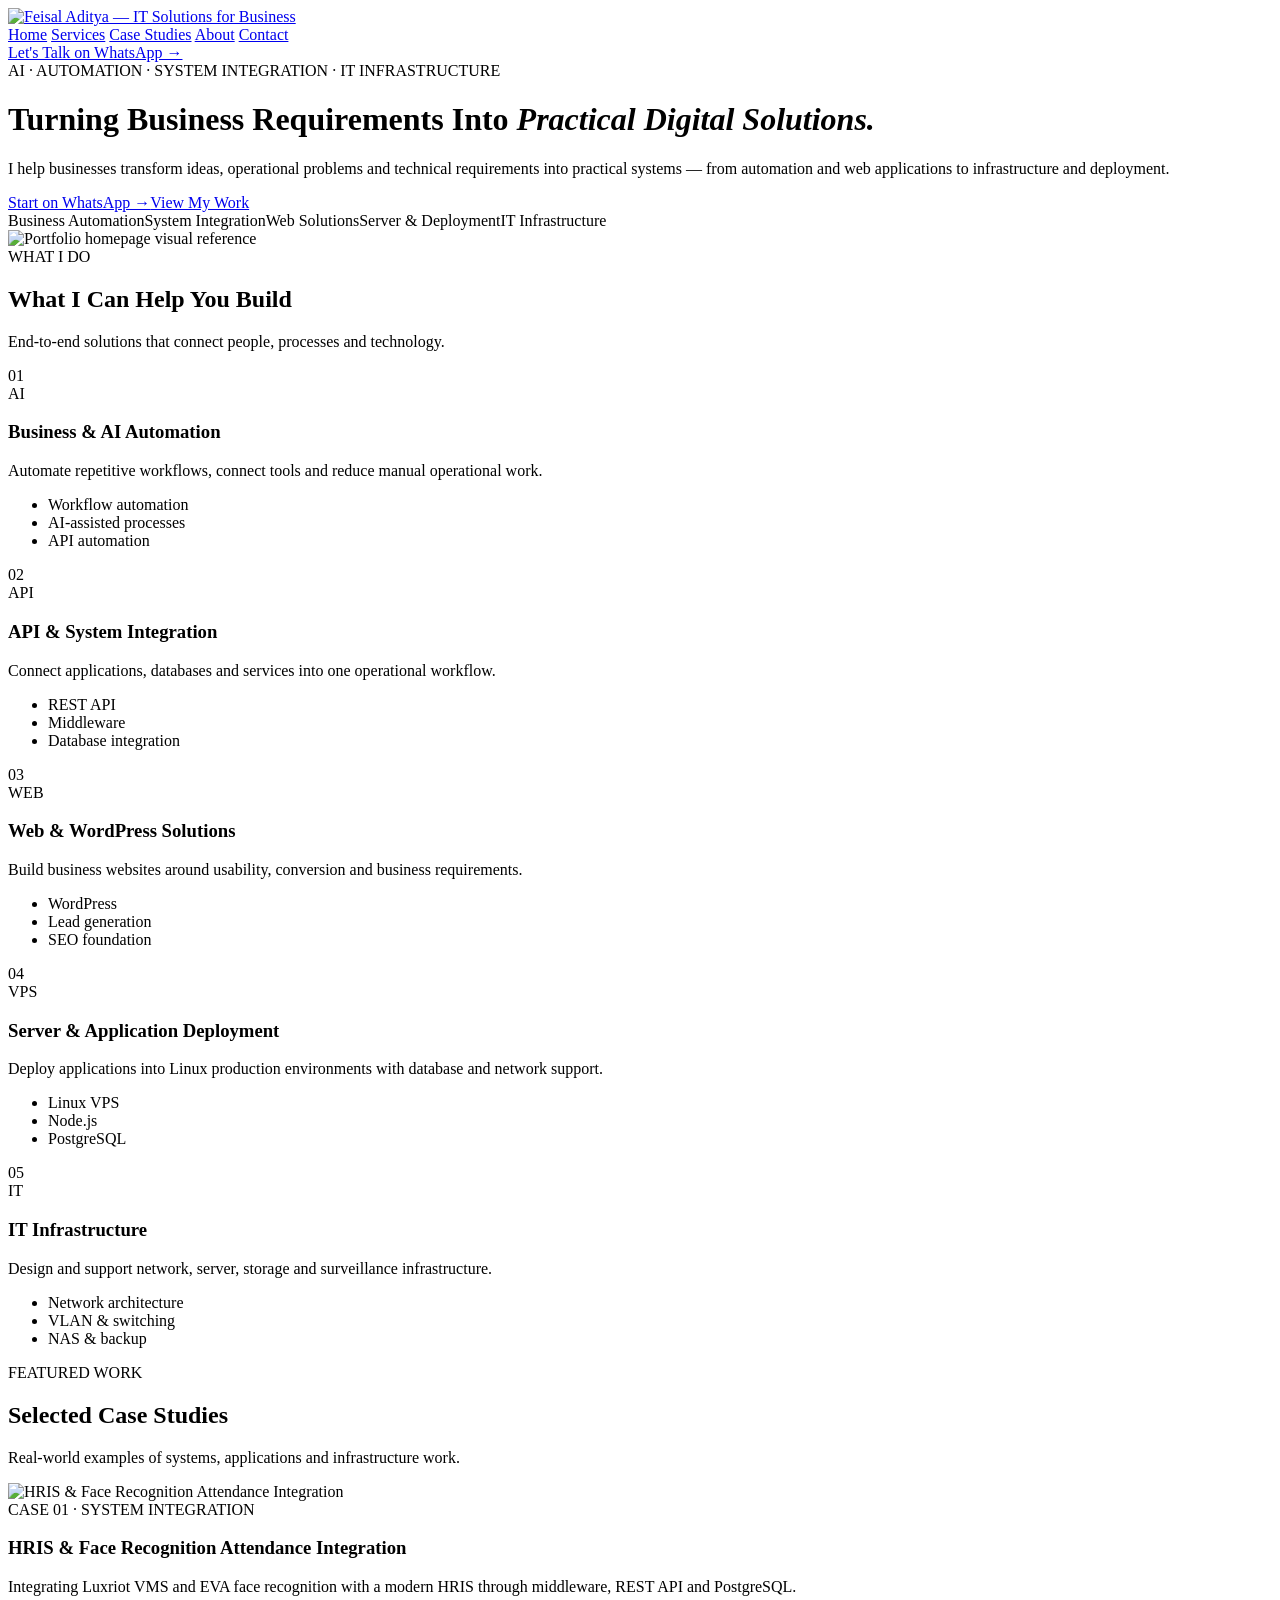
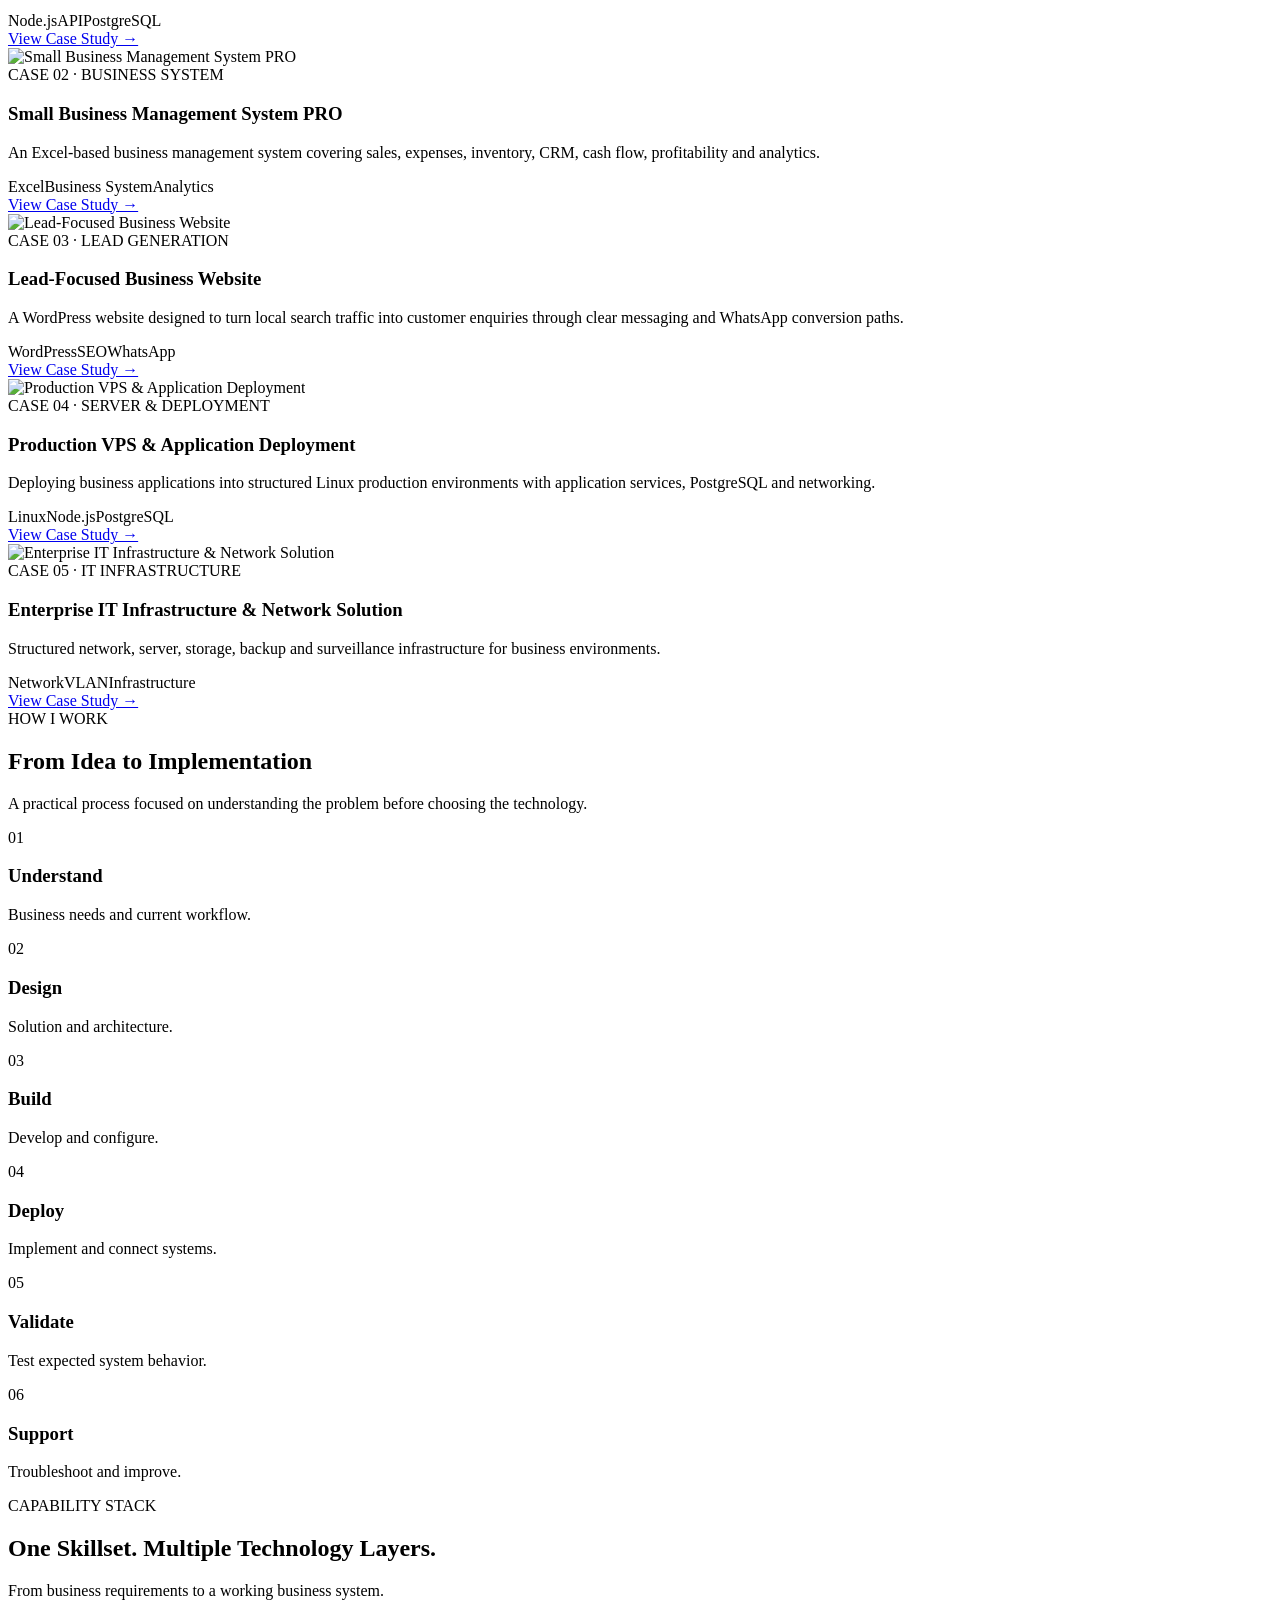
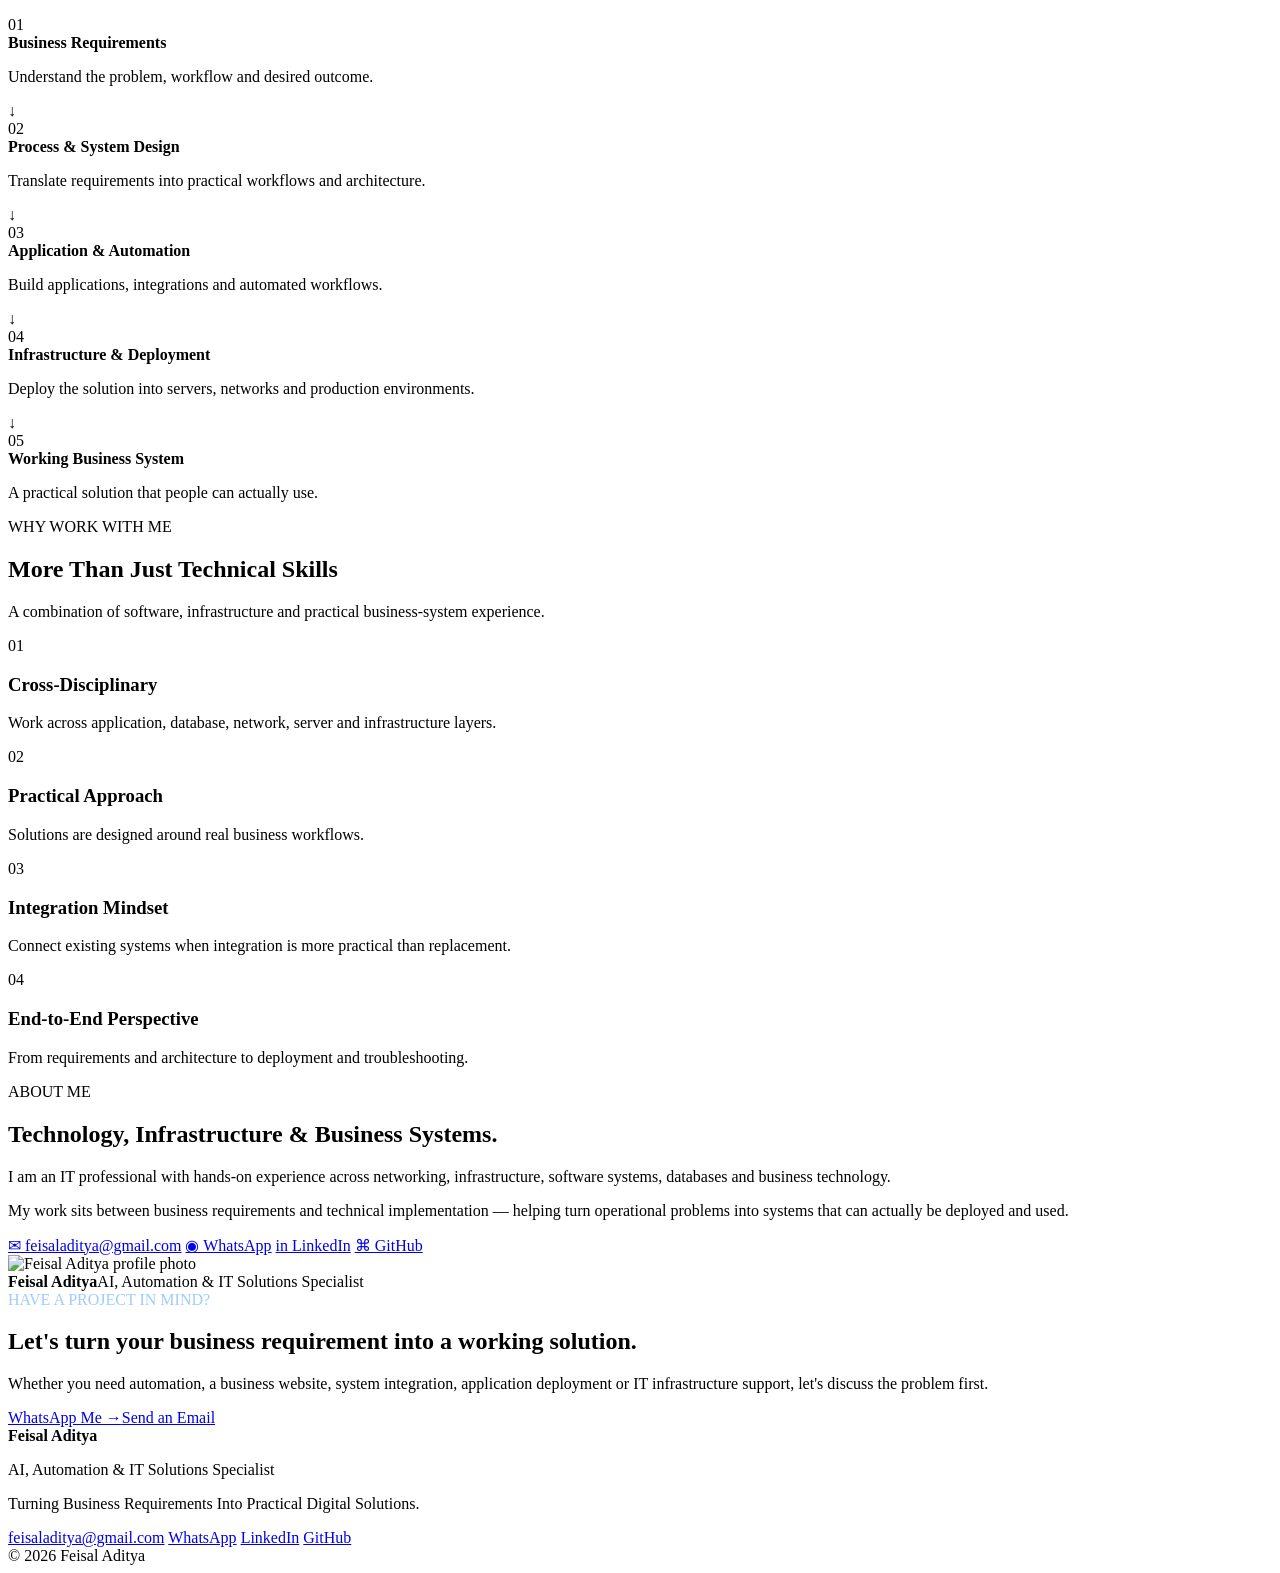
==== index.html @ 9634e3f6 "Add files via upload" ====
<!doctype html>
<html lang="en">
<head>
<meta charset="utf-8">
<meta name="viewport" content="width=device-width, initial-scale=1">
<title>Feisal Aditya — AI, Automation & IT Solutions Specialist</title>
<meta name="description" content="Practical AI, automation, system integration, web, server deployment and IT infrastructure solutions for business.">
<link rel="icon" type="image/png" sizes="32x32" href="/assets/favicon/favicon-32x32.png">
<link rel="icon" type="image/png" sizes="16x16" href="/assets/favicon/favicon-16x16.png">
<link rel="apple-touch-icon" href="/assets/favicon/apple-touch-icon.png">
<meta name="theme-color" content="#082952">
<meta property="og:type" content="website">
<meta property="og:site_name" content="Feisal Aditya">
<meta property="og:image" content="https://feisaladitya.github.io/assets/images/og-image.png">
<meta property="og:url" content="https://feisaladitya.github.io/">
<meta name="twitter:card" content="summary_large_image">
<meta name="twitter:image" content="https://feisaladitya.github.io/assets/images/og-image.png">
<link rel="canonical" href="https://feisaladitya.github.io/">
<link rel="stylesheet" href="/assets/css/style.css">
</head>
<body>

<nav class="navbar">
  <div class="container nav-inner">
    <a class="brand" href="/index.html" aria-label="Feisal Aditya home"><img src="/assets/logo/logo-primary.svg" alt="Feisal Aditya — IT Solutions for Business"></a>
    <div class="nav-links">
      <a href="/index.html">Home</a>
      <a href="/#services">Services</a>
      <a href="/#case-studies">Case Studies</a>
      <a href="/#about">About</a>
      <a href="/#contact">Contact</a>
    </div>
    <a class="btn btn-primary nav-cta" href="https://wa.me/6285225042315" target="_blank" rel="noopener">Let's Talk on WhatsApp →</a>
  </div>
</nav>

<header class="hero">
  <div class="container hero-grid">
    <div>
      <span class="eyebrow">AI · AUTOMATION · SYSTEM INTEGRATION · IT INFRASTRUCTURE</span>
      <h1>Turning Business Requirements Into <em>Practical Digital Solutions.</em></h1>
      <p class="lead">I help businesses transform ideas, operational problems and technical requirements into practical systems — from automation and web applications to infrastructure and deployment.</p>
      <div class="actions"><a class="btn btn-primary" href="https://wa.me/6285225042315" target="_blank" rel="noopener">Start on WhatsApp →</a><a class="btn btn-secondary" href="#case-studies">View My Work</a></div>
      <div class="pills"><span class="pill">Business Automation</span><span class="pill">System Integration</span><span class="pill">Web Solutions</span><span class="pill">Server & Deployment</span><span class="pill">IT Infrastructure</span></div>
    </div>
    <div class="hero-card"><img src="/assets/reference/homepage-design-reference.png" alt="Portfolio homepage visual reference"></div>
  </div>
</header>

<section class="section" id="services">
  <div class="container">
    <div class="section-head"><div><span class="section-kicker">WHAT I DO</span><h2>What I Can Help You Build</h2></div><p>End-to-end solutions that connect people, processes and technology.</p></div>
    <div class="service-grid">
<article class="service">
  <span class="service-num">01</span><div class="icon-box">AI</div>
  <h3>Business & AI Automation</h3><p>Automate repetitive workflows, connect tools and reduce manual operational work.</p><ul><li>Workflow automation</li><li>AI-assisted processes</li><li>API automation</li></ul>
</article>


<article class="service">
  <span class="service-num">02</span><div class="icon-box">API</div>
  <h3>API & System Integration</h3><p>Connect applications, databases and services into one operational workflow.</p><ul><li>REST API</li><li>Middleware</li><li>Database integration</li></ul>
</article>


<article class="service">
  <span class="service-num">03</span><div class="icon-box">WEB</div>
  <h3>Web & WordPress Solutions</h3><p>Build business websites around usability, conversion and business requirements.</p><ul><li>WordPress</li><li>Lead generation</li><li>SEO foundation</li></ul>
</article>


<article class="service">
  <span class="service-num">04</span><div class="icon-box">VPS</div>
  <h3>Server & Application Deployment</h3><p>Deploy applications into Linux production environments with database and network support.</p><ul><li>Linux VPS</li><li>Node.js</li><li>PostgreSQL</li></ul>
</article>


<article class="service">
  <span class="service-num">05</span><div class="icon-box">IT</div>
  <h3>IT Infrastructure</h3><p>Design and support network, server, storage and surveillance infrastructure.</p><ul><li>Network architecture</li><li>VLAN & switching</li><li>NAS & backup</li></ul>
</article>
</div>
  </div>
</section>

<section class="section alt" id="case-studies">
  <div class="container">
    <div class="section-head"><div><span class="section-kicker">FEATURED WORK</span><h2>Selected Case Studies</h2></div><p>Real-world examples of systems, applications and infrastructure work.</p></div>
    <div class="cards">
<article class="card">
  <div class="card-img"><img src="/assets/case-studies/hris-architecture.png" alt="HRIS & Face Recognition Attendance Integration" loading="lazy"></div>
  <div class="card-body">
    <span class="tag">CASE 01 · SYSTEM INTEGRATION</span>
    <h3>HRIS & Face Recognition Attendance Integration</h3>
    <p>Integrating Luxriot VMS and EVA face recognition with a modern HRIS through middleware, REST API and PostgreSQL.</p>
    <div class="tags"><span>Node.js</span><span>API</span><span>PostgreSQL</span></div>
    <a class="link" href="/case-studies/hris-face-recognition.html">View Case Study →</a>
  </div>
</article>


<article class="card">
  <div class="card-img"><img src="/assets/case-studies/small-business-management-overview.png" alt="Small Business Management System PRO" loading="lazy"></div>
  <div class="card-body">
    <span class="tag">CASE 02 · BUSINESS SYSTEM</span>
    <h3>Small Business Management System PRO</h3>
    <p>An Excel-based business management system covering sales, expenses, inventory, CRM, cash flow, profitability and analytics.</p>
    <div class="tags"><span>Excel</span><span>Business System</span><span>Analytics</span></div>
    <a class="link" href="/case-studies/small-business-management.html">View Case Study →</a>
  </div>
</article>


<article class="card">
  <div class="card-img"><img src="/assets/case-studies/ud-muhed-jaya-website-showcase.png" alt="Lead-Focused Business Website" loading="lazy"></div>
  <div class="card-body">
    <span class="tag">CASE 03 · LEAD GENERATION</span>
    <h3>Lead-Focused Business Website</h3>
    <p>A WordPress website designed to turn local search traffic into customer enquiries through clear messaging and WhatsApp conversion paths.</p>
    <div class="tags"><span>WordPress</span><span>SEO</span><span>WhatsApp</span></div>
    <a class="link" href="/case-studies/lead-focused-website.html">View Case Study →</a>
  </div>
</article>


<article class="card">
  <div class="card-img"><img src="/assets/case-studies/production-server-architecture.png" alt="Production VPS & Application Deployment" loading="lazy"></div>
  <div class="card-body">
    <span class="tag">CASE 04 · SERVER & DEPLOYMENT</span>
    <h3>Production VPS & Application Deployment</h3>
    <p>Deploying business applications into structured Linux production environments with application services, PostgreSQL and networking.</p>
    <div class="tags"><span>Linux</span><span>Node.js</span><span>PostgreSQL</span></div>
    <a class="link" href="/case-studies/production-vps-deployment.html">View Case Study →</a>
  </div>
</article>


<article class="card">
  <div class="card-img"><img src="/assets/case-studies/enterprise-it-infrastructure.png" alt="Enterprise IT Infrastructure & Network Solution" loading="lazy"></div>
  <div class="card-body">
    <span class="tag">CASE 05 · IT INFRASTRUCTURE</span>
    <h3>Enterprise IT Infrastructure & Network Solution</h3>
    <p>Structured network, server, storage, backup and surveillance infrastructure for business environments.</p>
    <div class="tags"><span>Network</span><span>VLAN</span><span>Infrastructure</span></div>
    <a class="link" href="/case-studies/enterprise-it-infrastructure.html">View Case Study →</a>
  </div>
</article>
</div>
  </div>
</section>

<section class="section">
  <div class="container">
    <div class="section-head"><div><span class="section-kicker">HOW I WORK</span><h2>From Idea to Implementation</h2></div><p>A practical process focused on understanding the problem before choosing the technology.</p></div>
    <div class="process">
      <div class="step"><span>01</span><h3>Understand</h3><p>Business needs and current workflow.</p></div>
      <div class="step"><span>02</span><h3>Design</h3><p>Solution and architecture.</p></div>
      <div class="step"><span>03</span><h3>Build</h3><p>Develop and configure.</p></div>
      <div class="step"><span>04</span><h3>Deploy</h3><p>Implement and connect systems.</p></div>
      <div class="step"><span>05</span><h3>Validate</h3><p>Test expected system behavior.</p></div>
      <div class="step"><span>06</span><h3>Support</h3><p>Troubleshoot and improve.</p></div>
    </div>
  </div>
</section>

<section class="section alt">
  <div class="container">
    <div class="section-head"><div><span class="section-kicker">CAPABILITY STACK</span><h2>One Skillset. Multiple Technology Layers.</h2></div><p>From business requirements to a working business system.</p></div>
    <div class="capability">
      <div class="layer"><span class="layer-num">01</span><div><strong>Business Requirements</strong><p>Understand the problem, workflow and desired outcome.</p></div></div>
      <div class="layer-arrow">↓</div>
      <div class="layer"><span class="layer-num">02</span><div><strong>Process & System Design</strong><p>Translate requirements into practical workflows and architecture.</p></div></div>
      <div class="layer-arrow">↓</div>
      <div class="layer"><span class="layer-num">03</span><div><strong>Application & Automation</strong><p>Build applications, integrations and automated workflows.</p></div></div>
      <div class="layer-arrow">↓</div>
      <div class="layer"><span class="layer-num">04</span><div><strong>Infrastructure & Deployment</strong><p>Deploy the solution into servers, networks and production environments.</p></div></div>
      <div class="layer-arrow">↓</div>
      <div class="layer"><span class="layer-num">05</span><div><strong>Working Business System</strong><p>A practical solution that people can actually use.</p></div></div>
    </div>
  </div>
</section>

<section class="section">
  <div class="container" id="about">
    <div class="section-head"><div><span class="section-kicker">WHY WORK WITH ME</span><h2>More Than Just Technical Skills</h2></div><p>A combination of software, infrastructure and practical business-system experience.</p></div>
    <div class="why-grid">
      <article class="why"><div class="why-num">01</div><h3>Cross-Disciplinary</h3><p>Work across application, database, network, server and infrastructure layers.</p></article>
      <article class="why"><div class="why-num">02</div><h3>Practical Approach</h3><p>Solutions are designed around real business workflows.</p></article>
      <article class="why"><div class="why-num">03</div><h3>Integration Mindset</h3><p>Connect existing systems when integration is more practical than replacement.</p></article>
      <article class="why"><div class="why-num">04</div><h3>End-to-End Perspective</h3><p>From requirements and architecture to deployment and troubleshooting.</p></article>
    </div>
  </div>
</section>

<section class="section alt">
  <div class="container about" id="about">
    <div class="about-copy">
      <span class="section-kicker">ABOUT ME</span><h2>Technology, Infrastructure & Business Systems.</h2>
      <p class="lead">I am an IT professional with hands-on experience across networking, infrastructure, software systems, databases and business technology.</p>
      <p>My work sits between business requirements and technical implementation — helping turn operational problems into systems that can actually be deployed and used.</p>
      <div class="contact-list">
        <a href="mailto:feisaladitya@gmail.com">✉ feisaladitya@gmail.com</a>
        <a href="https://wa.me/6285225042315" target="_blank" rel="noopener">◉ WhatsApp</a>
        <a href="https://www.linkedin.com/in/feisal-aditya-b5857271/" target="_blank" rel="noopener">in LinkedIn</a>
        <a href="https://github.com/feisaladitya" target="_blank" rel="noopener">⌘ GitHub</a>
      </div>
    </div>
    <div class="profile-card">
      <img src="/assets/images/profile.jpg" alt="Feisal Aditya profile photo" loading="lazy">
      <div><strong>Feisal Aditya</strong><span>AI, Automation & IT Solutions Specialist</span></div>
    </div>
  </div>
</section>

<section class="cta" id="contact">
  <div class="container">
    <span class="eyebrow" style="color:#9dccff">HAVE A PROJECT IN MIND?</span>
    <h2>Let's turn your business requirement into a working solution.</h2>
    <p>Whether you need automation, a business website, system integration, application deployment or IT infrastructure support, let's discuss the problem first.</p>
    <div class="actions"><a class="btn btn-primary" href="https://wa.me/6285225042315" target="_blank" rel="noopener">WhatsApp Me →</a><a class="btn btn-secondary" href="mailto:feisaladitya@gmail.com">Send an Email</a></div>
  </div>
</section>

<footer class="footer">
  <div class="container footer-grid">
    <div>
      <strong>Feisal Aditya</strong>
      <p>AI, Automation & IT Solutions Specialist</p>
      <p>Turning Business Requirements Into Practical Digital Solutions.</p>
    </div>
    <div class="footer-links">
      <a href="mailto:feisaladitya@gmail.com">feisaladitya@gmail.com</a>
      <a href="https://wa.me/6285225042315" target="_blank" rel="noopener">WhatsApp</a>
      <a href="https://www.linkedin.com/in/feisal-aditya-b5857271/" target="_blank" rel="noopener">LinkedIn</a>
      <a href="https://github.com/feisaladitya" target="_blank" rel="noopener">GitHub</a>
    </div>
    <div class="footer-bottom">© 2026 Feisal Aditya</div>
  </div>
</footer>

<script src="/assets/js/main.js"></script>
</body></html>
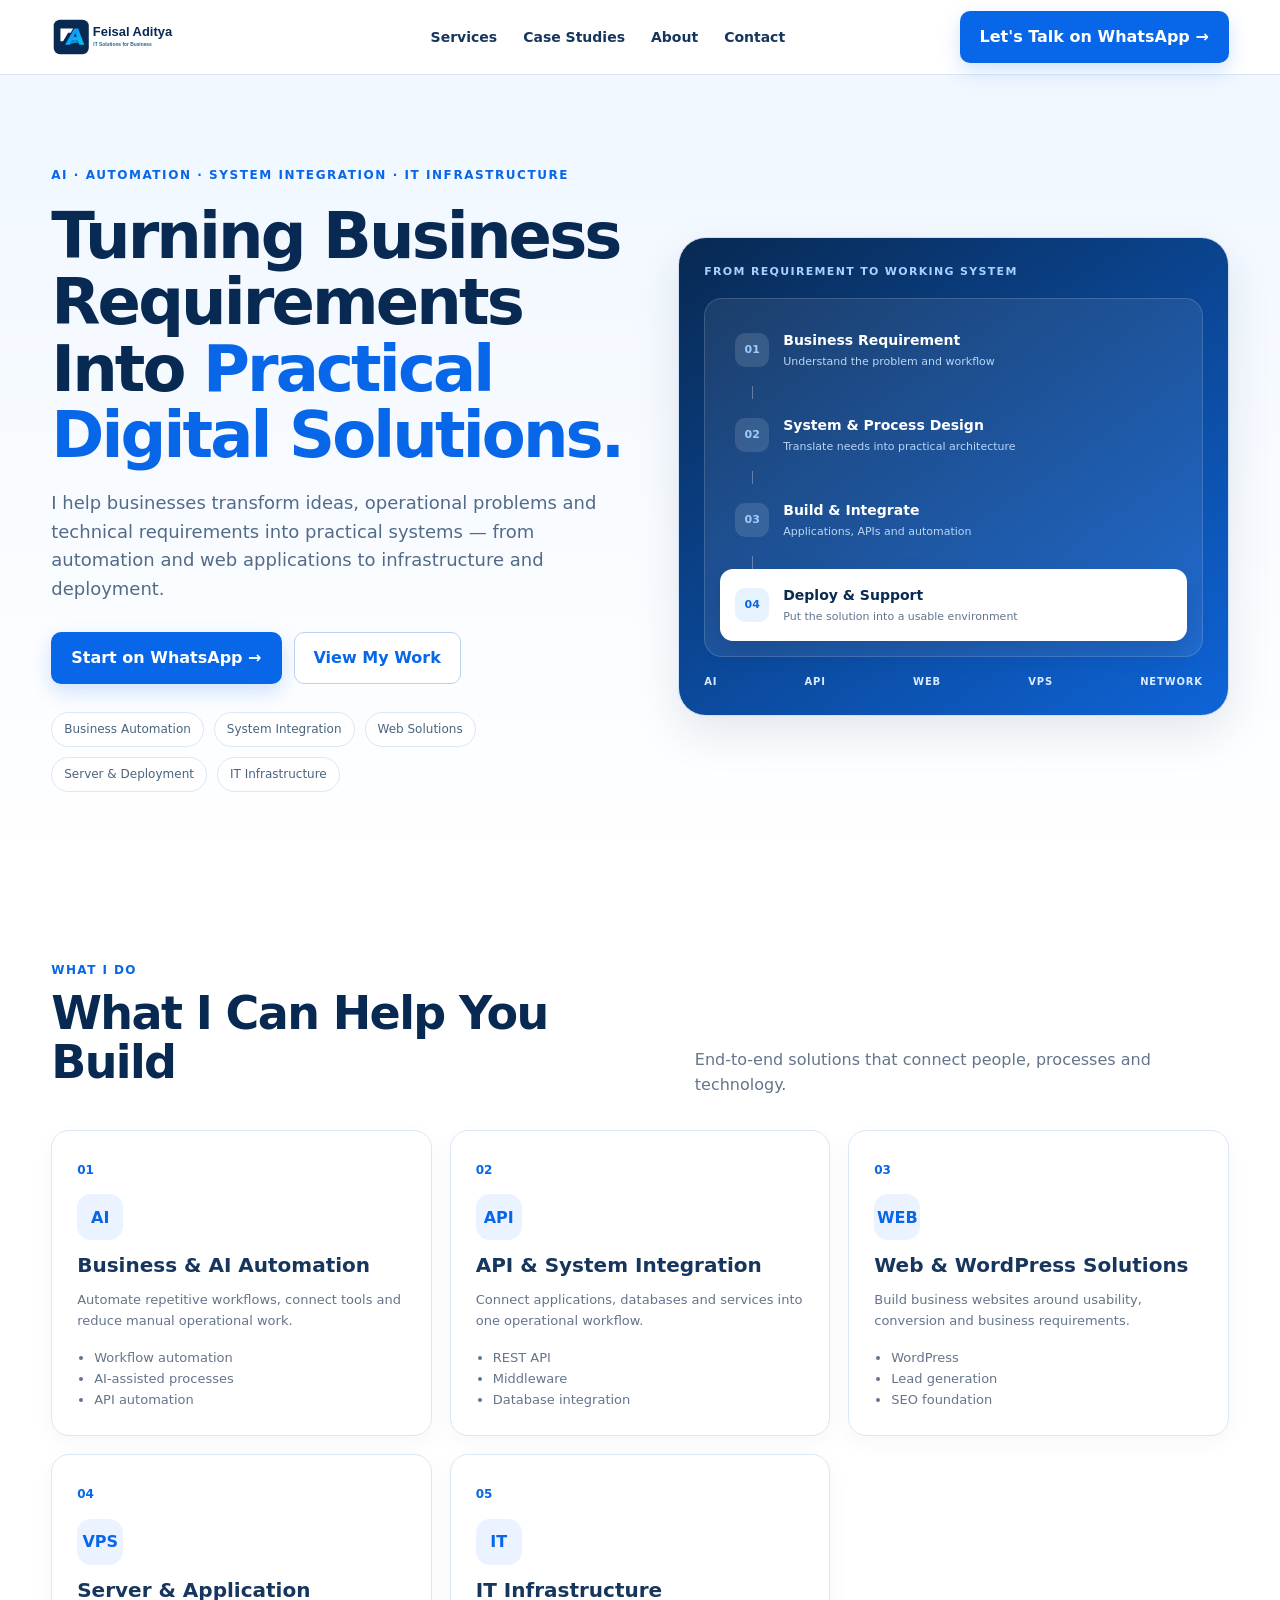
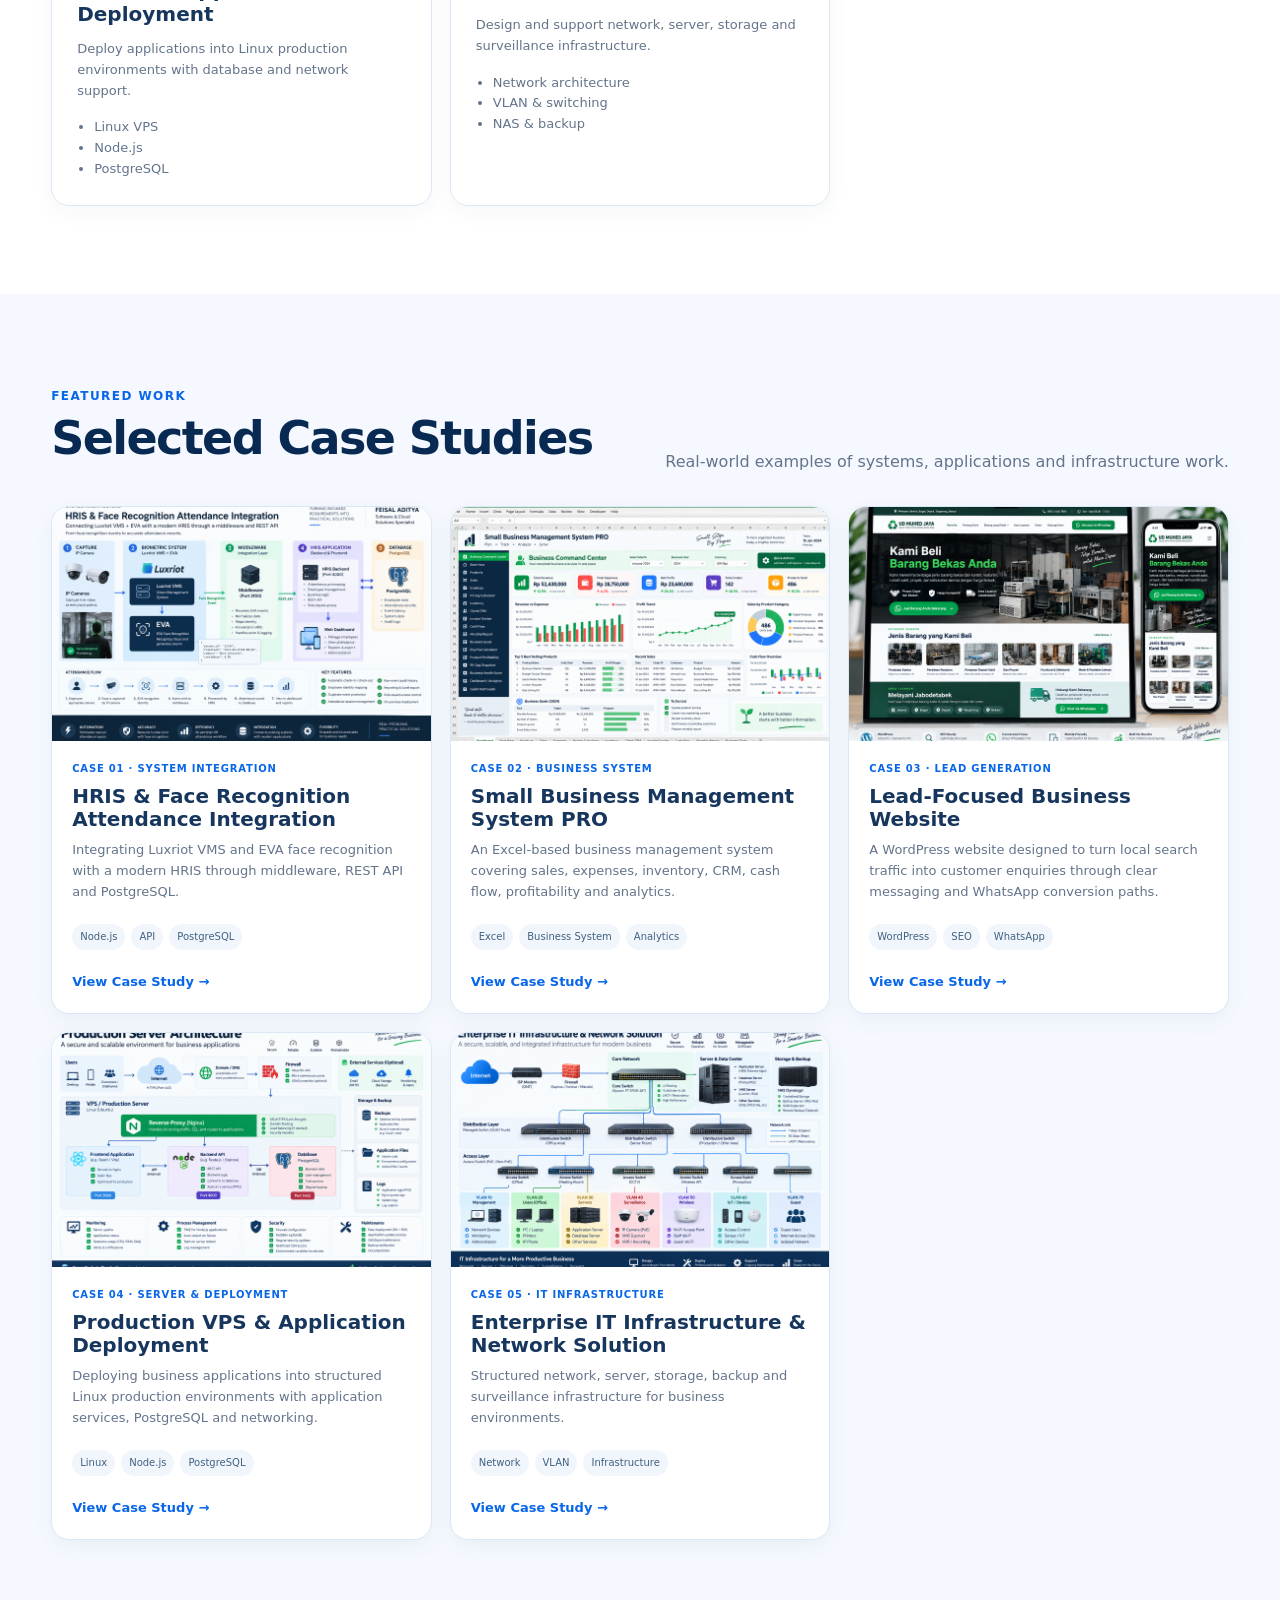
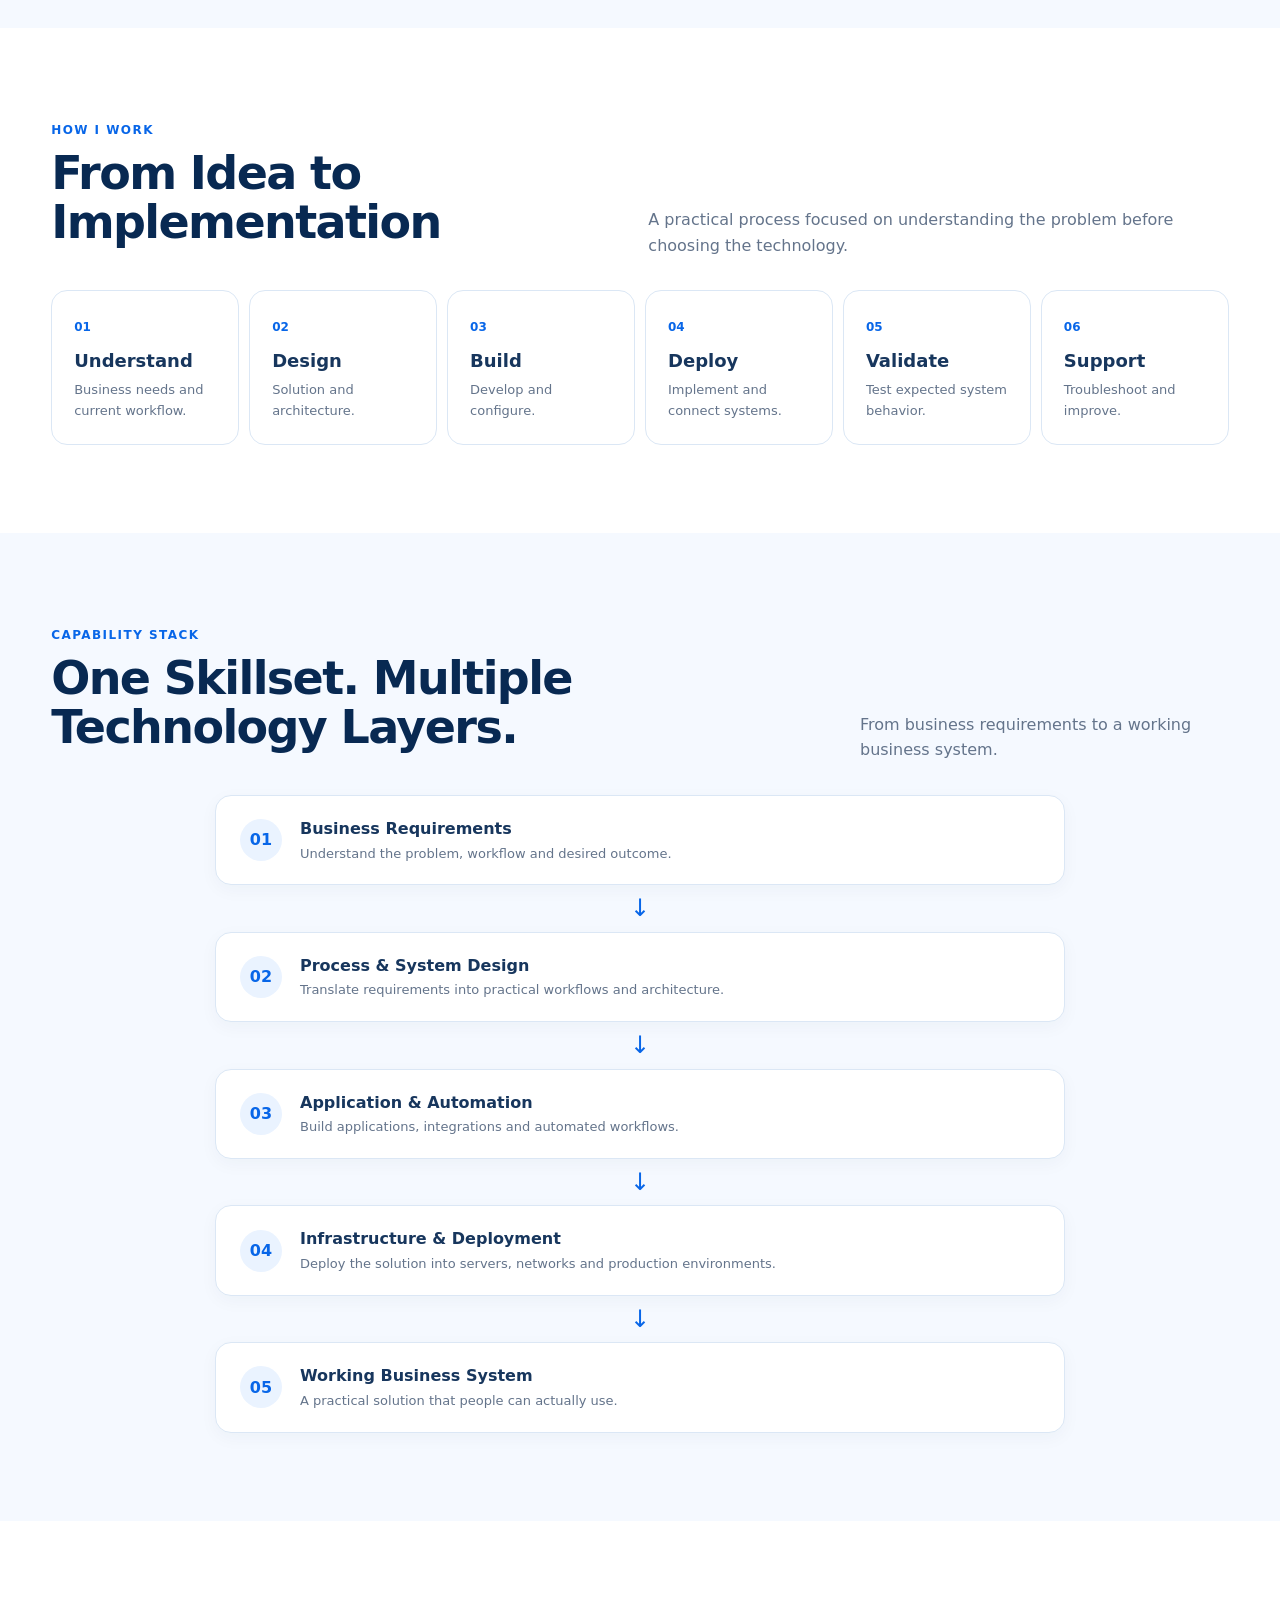
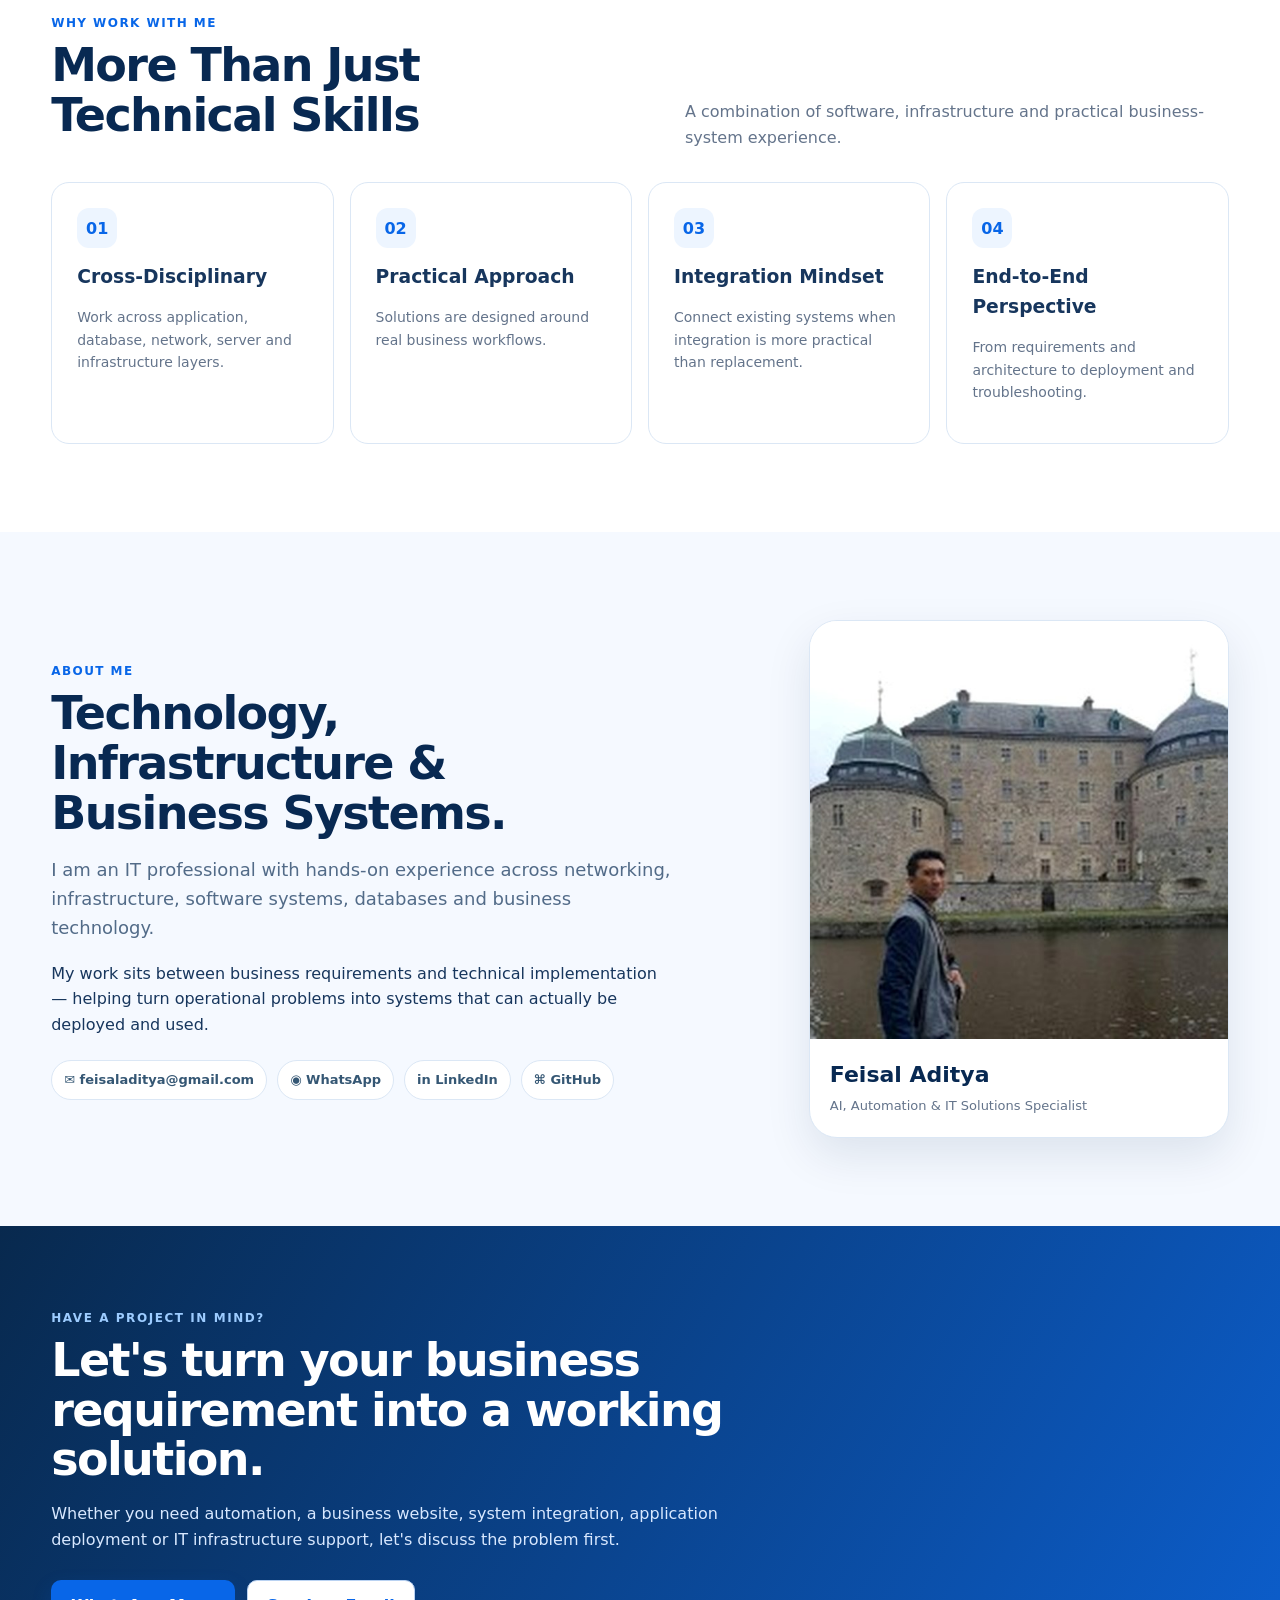
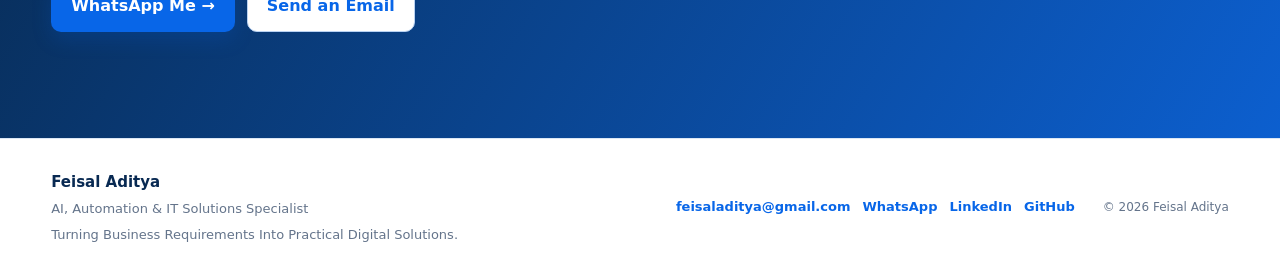
==== commit 543c46e0: "Add files via upload" ====
--- a/index.html
+++ b/index.html
@@ -4,33 +4,35 @@
 <meta charset="utf-8">
 <meta name="viewport" content="width=device-width, initial-scale=1">
 <title>Feisal Aditya — AI, Automation & IT Solutions Specialist</title>
-<meta name="description" content="Practical AI, automation, system integration, web, server deployment and IT infrastructure solutions for business.">
-<link rel="icon" type="image/png" sizes="32x32" href="/assets/favicon/favicon-32x32.png">
-<link rel="icon" type="image/png" sizes="16x16" href="/assets/favicon/favicon-16x16.png">
-<link rel="apple-touch-icon" href="/assets/favicon/apple-touch-icon.png">
+<meta name="description" content="Feisal Aditya helps businesses turn requirements into practical AI automation, system integration, web, deployment and IT infrastructure solutions.">
+<link rel="icon" type="image/png" sizes="32x32" href="./assets/favicon/favicon-32x32.png">
+<link rel="icon" type="image/png" sizes="16x16" href="./assets/favicon/favicon-16x16.png">
+<link rel="apple-touch-icon" href="./assets/favicon/apple-touch-icon.png">
 <meta name="theme-color" content="#082952">
 <meta property="og:type" content="website">
 <meta property="og:site_name" content="Feisal Aditya">
+<meta property="og:title" content="Feisal Aditya — AI, Automation & IT Solutions Specialist">
+<meta property="og:description" content="Practical digital solutions for business: automation, integration, web, deployment and IT infrastructure.">
 <meta property="og:image" content="https://feisaladitya.github.io/assets/images/og-image.png">
 <meta property="og:url" content="https://feisaladitya.github.io/">
 <meta name="twitter:card" content="summary_large_image">
 <meta name="twitter:image" content="https://feisaladitya.github.io/assets/images/og-image.png">
 <link rel="canonical" href="https://feisaladitya.github.io/">
-<link rel="stylesheet" href="/assets/css/style.css">
+<link rel="stylesheet" href="./assets/css/style.css">
 </head>
 <body>
-
 <nav class="navbar">
   <div class="container nav-inner">
-    <a class="brand" href="/index.html" aria-label="Feisal Aditya home"><img src="/assets/logo/logo-primary.svg" alt="Feisal Aditya — IT Solutions for Business"></a>
-    <div class="nav-links">
-      <a href="/index.html">Home</a>
-      <a href="/#services">Services</a>
-      <a href="/#case-studies">Case Studies</a>
-      <a href="/#about">About</a>
-      <a href="/#contact">Contact</a>
+    <a class="brand" href="./index.html" aria-label="Feisal Aditya home"><img src="./assets/logo/logo-primary.svg" alt="Feisal Aditya — IT Solutions for Business"></a>
+    <div class="nav-links" id="desktop-nav">
+      <a href="#services">Services</a><a href="#case-studies">Case Studies</a><a href="#about">About</a><a href="#contact">Contact</a>
     </div>
     <a class="btn btn-primary nav-cta" href="https://wa.me/6285225042315" target="_blank" rel="noopener">Let's Talk on WhatsApp →</a>
+    <button class="menu-toggle" type="button" aria-label="Open menu" aria-expanded="false" aria-controls="mobile-nav">☰</button>
+  </div>
+  <div class="mobile-nav" id="mobile-nav">
+    <a href="#services">Services</a><a href="#case-studies">Case Studies</a><a href="#about">About</a><a href="#contact">Contact</a>
+    <a class="btn btn-primary" href="https://wa.me/6285225042315" target="_blank" rel="noopener">Let's Talk on WhatsApp →</a>
   </div>
 </nav>
 
@@ -43,7 +45,19 @@
       <div class="actions"><a class="btn btn-primary" href="https://wa.me/6285225042315" target="_blank" rel="noopener">Start on WhatsApp →</a><a class="btn btn-secondary" href="#case-studies">View My Work</a></div>
       <div class="pills"><span class="pill">Business Automation</span><span class="pill">System Integration</span><span class="pill">Web Solutions</span><span class="pill">Server & Deployment</span><span class="pill">IT Infrastructure</span></div>
     </div>
-    <div class="hero-card"><img src="/assets/reference/homepage-design-reference.png" alt="Portfolio homepage visual reference"></div>
+    <div class="hero-visual" aria-label="Solution capability overview">
+      <div class="visual-label">FROM REQUIREMENT TO WORKING SYSTEM</div>
+      <div class="solution-stack">
+        <div class="solution-item"><span>01</span><div><strong>Business Requirement</strong><small>Understand the problem and workflow</small></div></div>
+        <div class="solution-line"></div>
+        <div class="solution-item"><span>02</span><div><strong>System & Process Design</strong><small>Translate needs into practical architecture</small></div></div>
+        <div class="solution-line"></div>
+        <div class="solution-item"><span>03</span><div><strong>Build & Integrate</strong><small>Applications, APIs and automation</small></div></div>
+        <div class="solution-line"></div>
+        <div class="solution-item active"><span>04</span><div><strong>Deploy & Support</strong><small>Put the solution into a usable environment</small></div></div>
+      </div>
+      <div class="visual-footer"><span>AI</span><span>API</span><span>WEB</span><span>VPS</span><span>NETWORK</span></div>
+    </div>
   </div>
 </header>
 
@@ -51,35 +65,12 @@
   <div class="container">
     <div class="section-head"><div><span class="section-kicker">WHAT I DO</span><h2>What I Can Help You Build</h2></div><p>End-to-end solutions that connect people, processes and technology.</p></div>
     <div class="service-grid">
-<article class="service">
-  <span class="service-num">01</span><div class="icon-box">AI</div>
-  <h3>Business & AI Automation</h3><p>Automate repetitive workflows, connect tools and reduce manual operational work.</p><ul><li>Workflow automation</li><li>AI-assisted processes</li><li>API automation</li></ul>
-</article>
-
-
-<article class="service">
-  <span class="service-num">02</span><div class="icon-box">API</div>
-  <h3>API & System Integration</h3><p>Connect applications, databases and services into one operational workflow.</p><ul><li>REST API</li><li>Middleware</li><li>Database integration</li></ul>
-</article>
-
-
-<article class="service">
-  <span class="service-num">03</span><div class="icon-box">WEB</div>
-  <h3>Web & WordPress Solutions</h3><p>Build business websites around usability, conversion and business requirements.</p><ul><li>WordPress</li><li>Lead generation</li><li>SEO foundation</li></ul>
-</article>
-
-
-<article class="service">
-  <span class="service-num">04</span><div class="icon-box">VPS</div>
-  <h3>Server & Application Deployment</h3><p>Deploy applications into Linux production environments with database and network support.</p><ul><li>Linux VPS</li><li>Node.js</li><li>PostgreSQL</li></ul>
-</article>
-
-
-<article class="service">
-  <span class="service-num">05</span><div class="icon-box">IT</div>
-  <h3>IT Infrastructure</h3><p>Design and support network, server, storage and surveillance infrastructure.</p><ul><li>Network architecture</li><li>VLAN & switching</li><li>NAS & backup</li></ul>
-</article>
-</div>
+      <article class="service"><span class="service-num">01</span><div class="icon-box">AI</div><h3>Business & AI Automation</h3><p>Automate repetitive workflows, connect tools and reduce manual operational work.</p><ul><li>Workflow automation</li><li>AI-assisted processes</li><li>API automation</li></ul></article>
+      <article class="service"><span class="service-num">02</span><div class="icon-box">API</div><h3>API & System Integration</h3><p>Connect applications, databases and services into one operational workflow.</p><ul><li>REST API</li><li>Middleware</li><li>Database integration</li></ul></article>
+      <article class="service"><span class="service-num">03</span><div class="icon-box">WEB</div><h3>Web & WordPress Solutions</h3><p>Build business websites around usability, conversion and business requirements.</p><ul><li>WordPress</li><li>Lead generation</li><li>SEO foundation</li></ul></article>
+      <article class="service"><span class="service-num">04</span><div class="icon-box">VPS</div><h3>Server & Application Deployment</h3><p>Deploy applications into Linux production environments with database and network support.</p><ul><li>Linux VPS</li><li>Node.js</li><li>PostgreSQL</li></ul></article>
+      <article class="service"><span class="service-num">05</span><div class="icon-box">IT</div><h3>IT Infrastructure</h3><p>Design and support network, server, storage and surveillance infrastructure.</p><ul><li>Network architecture</li><li>VLAN & switching</li><li>NAS & backup</li></ul></article>
+    </div>
   </div>
 </section>
 
@@ -87,156 +78,25 @@
   <div class="container">
     <div class="section-head"><div><span class="section-kicker">FEATURED WORK</span><h2>Selected Case Studies</h2></div><p>Real-world examples of systems, applications and infrastructure work.</p></div>
     <div class="cards">
-<article class="card">
-  <div class="card-img"><img src="/assets/case-studies/hris-architecture.png" alt="HRIS & Face Recognition Attendance Integration" loading="lazy"></div>
-  <div class="card-body">
-    <span class="tag">CASE 01 · SYSTEM INTEGRATION</span>
-    <h3>HRIS & Face Recognition Attendance Integration</h3>
-    <p>Integrating Luxriot VMS and EVA face recognition with a modern HRIS through middleware, REST API and PostgreSQL.</p>
-    <div class="tags"><span>Node.js</span><span>API</span><span>PostgreSQL</span></div>
-    <a class="link" href="/case-studies/hris-face-recognition.html">View Case Study →</a>
-  </div>
-</article>
-
-
-<article class="card">
-  <div class="card-img"><img src="/assets/case-studies/small-business-management-overview.png" alt="Small Business Management System PRO" loading="lazy"></div>
-  <div class="card-body">
-    <span class="tag">CASE 02 · BUSINESS SYSTEM</span>
-    <h3>Small Business Management System PRO</h3>
-    <p>An Excel-based business management system covering sales, expenses, inventory, CRM, cash flow, profitability and analytics.</p>
-    <div class="tags"><span>Excel</span><span>Business System</span><span>Analytics</span></div>
-    <a class="link" href="/case-studies/small-business-management.html">View Case Study →</a>
-  </div>
-</article>
-
-
-<article class="card">
-  <div class="card-img"><img src="/assets/case-studies/ud-muhed-jaya-website-showcase.png" alt="Lead-Focused Business Website" loading="lazy"></div>
-  <div class="card-body">
-    <span class="tag">CASE 03 · LEAD GENERATION</span>
-    <h3>Lead-Focused Business Website</h3>
-    <p>A WordPress website designed to turn local search traffic into customer enquiries through clear messaging and WhatsApp conversion paths.</p>
-    <div class="tags"><span>WordPress</span><span>SEO</span><span>WhatsApp</span></div>
-    <a class="link" href="/case-studies/lead-focused-website.html">View Case Study →</a>
-  </div>
-</article>
-
-
-<article class="card">
-  <div class="card-img"><img src="/assets/case-studies/production-server-architecture.png" alt="Production VPS & Application Deployment" loading="lazy"></div>
-  <div class="card-body">
-    <span class="tag">CASE 04 · SERVER & DEPLOYMENT</span>
-    <h3>Production VPS & Application Deployment</h3>
-    <p>Deploying business applications into structured Linux production environments with application services, PostgreSQL and networking.</p>
-    <div class="tags"><span>Linux</span><span>Node.js</span><span>PostgreSQL</span></div>
-    <a class="link" href="/case-studies/production-vps-deployment.html">View Case Study →</a>
-  </div>
-</article>
-
-
-<article class="card">
-  <div class="card-img"><img src="/assets/case-studies/enterprise-it-infrastructure.png" alt="Enterprise IT Infrastructure & Network Solution" loading="lazy"></div>
-  <div class="card-body">
-    <span class="tag">CASE 05 · IT INFRASTRUCTURE</span>
-    <h3>Enterprise IT Infrastructure & Network Solution</h3>
-    <p>Structured network, server, storage, backup and surveillance infrastructure for business environments.</p>
-    <div class="tags"><span>Network</span><span>VLAN</span><span>Infrastructure</span></div>
-    <a class="link" href="/case-studies/enterprise-it-infrastructure.html">View Case Study →</a>
-  </div>
-</article>
-</div>
-  </div>
-</section>
-
-<section class="section">
-  <div class="container">
-    <div class="section-head"><div><span class="section-kicker">HOW I WORK</span><h2>From Idea to Implementation</h2></div><p>A practical process focused on understanding the problem before choosing the technology.</p></div>
-    <div class="process">
-      <div class="step"><span>01</span><h3>Understand</h3><p>Business needs and current workflow.</p></div>
-      <div class="step"><span>02</span><h3>Design</h3><p>Solution and architecture.</p></div>
-      <div class="step"><span>03</span><h3>Build</h3><p>Develop and configure.</p></div>
-      <div class="step"><span>04</span><h3>Deploy</h3><p>Implement and connect systems.</p></div>
-      <div class="step"><span>05</span><h3>Validate</h3><p>Test expected system behavior.</p></div>
-      <div class="step"><span>06</span><h3>Support</h3><p>Troubleshoot and improve.</p></div>
+      <article class="card"><div class="card-img"><img src="./assets/case-studies/hris-architecture.png" alt="HRIS & Face Recognition Attendance Integration" loading="lazy"></div><div class="card-body"><span class="tag">CASE 01 · SYSTEM INTEGRATION</span><h3>HRIS & Face Recognition Attendance Integration</h3><p>Integrating Luxriot VMS and EVA face recognition with a modern HRIS through middleware, REST API and PostgreSQL.</p><div class="tags"><span>Node.js</span><span>API</span><span>PostgreSQL</span></div><a class="link" href="./case-studies/hris-face-recognition.html">View Case Study →</a></div></article>
+      <article class="card"><div class="card-img"><img src="./assets/case-studies/small-business-management-overview.png" alt="Small Business Management System PRO" loading="lazy"></div><div class="card-body"><span class="tag">CASE 02 · BUSINESS SYSTEM</span><h3>Small Business Management System PRO</h3><p>An Excel-based business management system covering sales, expenses, inventory, CRM, cash flow, profitability and analytics.</p><div class="tags"><span>Excel</span><span>Business System</span><span>Analytics</span></div><a class="link" href="./case-studies/small-business-management.html">View Case Study →</a></div></article>
+      <article class="card"><div class="card-img"><img src="./assets/case-studies/ud-muhed-jaya-website-showcase.png" alt="Lead-Focused Business Website" loading="lazy"></div><div class="card-body"><span class="tag">CASE 03 · LEAD GENERATION</span><h3>Lead-Focused Business Website</h3><p>A WordPress website designed to turn local search traffic into customer enquiries through clear messaging and WhatsApp conversion paths.</p><div class="tags"><span>WordPress</span><span>SEO</span><span>WhatsApp</span></div><a class="link" href="./case-studies/lead-focused-website.html">View Case Study →</a></div></article>
+      <article class="card"><div class="card-img"><img src="./assets/case-studies/production-server-architecture.png" alt="Production VPS & Application Deployment" loading="lazy"></div><div class="card-body"><span class="tag">CASE 04 · SERVER & DEPLOYMENT</span><h3>Production VPS & Application Deployment</h3><p>Deploying business applications into structured Linux production environments with application services, PostgreSQL and networking.</p><div class="tags"><span>Linux</span><span>Node.js</span><span>PostgreSQL</span></div><a class="link" href="./case-studies/production-vps-deployment.html">View Case Study →</a></div></article>
+      <article class="card"><div class="card-img"><img src="./assets/case-studies/enterprise-it-infrastructure.png" alt="Enterprise IT Infrastructure & Network Solution" loading="lazy"></div><div class="card-body"><span class="tag">CASE 05 · IT INFRASTRUCTURE</span><h3>Enterprise IT Infrastructure & Network Solution</h3><p>Structured network, server, storage, backup and surveillance infrastructure for business environments.</p><div class="tags"><span>Network</span><span>VLAN</span><span>Infrastructure</span></div><a class="link" href="./case-studies/enterprise-it-infrastructure.html">View Case Study →</a></div></article>
     </div>
   </div>
 </section>
 
-<section class="section alt">
-  <div class="container">
-    <div class="section-head"><div><span class="section-kicker">CAPABILITY STACK</span><h2>One Skillset. Multiple Technology Layers.</h2></div><p>From business requirements to a working business system.</p></div>
-    <div class="capability">
-      <div class="layer"><span class="layer-num">01</span><div><strong>Business Requirements</strong><p>Understand the problem, workflow and desired outcome.</p></div></div>
-      <div class="layer-arrow">↓</div>
-      <div class="layer"><span class="layer-num">02</span><div><strong>Process & System Design</strong><p>Translate requirements into practical workflows and architecture.</p></div></div>
-      <div class="layer-arrow">↓</div>
-      <div class="layer"><span class="layer-num">03</span><div><strong>Application & Automation</strong><p>Build applications, integrations and automated workflows.</p></div></div>
-      <div class="layer-arrow">↓</div>
-      <div class="layer"><span class="layer-num">04</span><div><strong>Infrastructure & Deployment</strong><p>Deploy the solution into servers, networks and production environments.</p></div></div>
-      <div class="layer-arrow">↓</div>
-      <div class="layer"><span class="layer-num">05</span><div><strong>Working Business System</strong><p>A practical solution that people can actually use.</p></div></div>
-    </div>
-  </div>
-</section>
+<section class="section"><div class="container"><div class="section-head"><div><span class="section-kicker">HOW I WORK</span><h2>From Idea to Implementation</h2></div><p>A practical process focused on understanding the problem before choosing the technology.</p></div><div class="process"><div class="step"><span>01</span><h3>Understand</h3><p>Business needs and current workflow.</p></div><div class="step"><span>02</span><h3>Design</h3><p>Solution and architecture.</p></div><div class="step"><span>03</span><h3>Build</h3><p>Develop and configure.</p></div><div class="step"><span>04</span><h3>Deploy</h3><p>Implement and connect systems.</p></div><div class="step"><span>05</span><h3>Validate</h3><p>Test expected system behavior.</p></div><div class="step"><span>06</span><h3>Support</h3><p>Troubleshoot and improve.</p></div></div></div></section>
 
-<section class="section">
-  <div class="container" id="about">
-    <div class="section-head"><div><span class="section-kicker">WHY WORK WITH ME</span><h2>More Than Just Technical Skills</h2></div><p>A combination of software, infrastructure and practical business-system experience.</p></div>
-    <div class="why-grid">
-      <article class="why"><div class="why-num">01</div><h3>Cross-Disciplinary</h3><p>Work across application, database, network, server and infrastructure layers.</p></article>
-      <article class="why"><div class="why-num">02</div><h3>Practical Approach</h3><p>Solutions are designed around real business workflows.</p></article>
-      <article class="why"><div class="why-num">03</div><h3>Integration Mindset</h3><p>Connect existing systems when integration is more practical than replacement.</p></article>
-      <article class="why"><div class="why-num">04</div><h3>End-to-End Perspective</h3><p>From requirements and architecture to deployment and troubleshooting.</p></article>
-    </div>
-  </div>
-</section>
+<section class="section alt"><div class="container"><div class="section-head"><div><span class="section-kicker">CAPABILITY STACK</span><h2>One Skillset. Multiple Technology Layers.</h2></div><p>From business requirements to a working business system.</p></div><div class="capability"><div class="layer"><span class="layer-num">01</span><div><strong>Business Requirements</strong><p>Understand the problem, workflow and desired outcome.</p></div></div><div class="layer-arrow">↓</div><div class="layer"><span class="layer-num">02</span><div><strong>Process & System Design</strong><p>Translate requirements into practical workflows and architecture.</p></div></div><div class="layer-arrow">↓</div><div class="layer"><span class="layer-num">03</span><div><strong>Application & Automation</strong><p>Build applications, integrations and automated workflows.</p></div></div><div class="layer-arrow">↓</div><div class="layer"><span class="layer-num">04</span><div><strong>Infrastructure & Deployment</strong><p>Deploy the solution into servers, networks and production environments.</p></div></div><div class="layer-arrow">↓</div><div class="layer"><span class="layer-num">05</span><div><strong>Working Business System</strong><p>A practical solution that people can actually use.</p></div></div></div></div></section>
 
-<section class="section alt">
-  <div class="container about" id="about">
-    <div class="about-copy">
-      <span class="section-kicker">ABOUT ME</span><h2>Technology, Infrastructure & Business Systems.</h2>
-      <p class="lead">I am an IT professional with hands-on experience across networking, infrastructure, software systems, databases and business technology.</p>
-      <p>My work sits between business requirements and technical implementation — helping turn operational problems into systems that can actually be deployed and used.</p>
-      <div class="contact-list">
-        <a href="mailto:feisaladitya@gmail.com">✉ feisaladitya@gmail.com</a>
-        <a href="https://wa.me/6285225042315" target="_blank" rel="noopener">◉ WhatsApp</a>
-        <a href="https://www.linkedin.com/in/feisal-aditya-b5857271/" target="_blank" rel="noopener">in LinkedIn</a>
-        <a href="https://github.com/feisaladitya" target="_blank" rel="noopener">⌘ GitHub</a>
-      </div>
-    </div>
-    <div class="profile-card">
-      <img src="/assets/images/profile.jpg" alt="Feisal Aditya profile photo" loading="lazy">
-      <div><strong>Feisal Aditya</strong><span>AI, Automation & IT Solutions Specialist</span></div>
-    </div>
-  </div>
-</section>
+<section class="section" id="why-work"><div class="container"><div class="section-head"><div><span class="section-kicker">WHY WORK WITH ME</span><h2>More Than Just Technical Skills</h2></div><p>A combination of software, infrastructure and practical business-system experience.</p></div><div class="why-grid"><article class="why"><div class="why-num">01</div><h3>Cross-Disciplinary</h3><p>Work across application, database, network, server and infrastructure layers.</p></article><article class="why"><div class="why-num">02</div><h3>Practical Approach</h3><p>Solutions are designed around real business workflows.</p></article><article class="why"><div class="why-num">03</div><h3>Integration Mindset</h3><p>Connect existing systems when integration is more practical than replacement.</p></article><article class="why"><div class="why-num">04</div><h3>End-to-End Perspective</h3><p>From requirements and architecture to deployment and troubleshooting.</p></article></div></div></section>
 
-<section class="cta" id="contact">
-  <div class="container">
-    <span class="eyebrow" style="color:#9dccff">HAVE A PROJECT IN MIND?</span>
-    <h2>Let's turn your business requirement into a working solution.</h2>
-    <p>Whether you need automation, a business website, system integration, application deployment or IT infrastructure support, let's discuss the problem first.</p>
-    <div class="actions"><a class="btn btn-primary" href="https://wa.me/6285225042315" target="_blank" rel="noopener">WhatsApp Me →</a><a class="btn btn-secondary" href="mailto:feisaladitya@gmail.com">Send an Email</a></div>
-  </div>
-</section>
+<section class="section alt" id="about"><div class="container about"><div class="about-copy"><span class="section-kicker">ABOUT ME</span><h2>Technology, Infrastructure & Business Systems.</h2><p class="lead">I am an IT professional with hands-on experience across networking, infrastructure, software systems, databases and business technology.</p><p>My work sits between business requirements and technical implementation — helping turn operational problems into systems that can actually be deployed and used.</p><div class="contact-list"><a href="mailto:feisaladitya@gmail.com">✉ feisaladitya@gmail.com</a><a href="https://wa.me/6285225042315" target="_blank" rel="noopener">◉ WhatsApp</a><a href="https://www.linkedin.com/in/feisal-aditya-b5857271/" target="_blank" rel="noopener">in LinkedIn</a><a href="https://github.com/feisaladitya" target="_blank" rel="noopener">⌘ GitHub</a></div></div><div class="profile-card"><img src="./assets/images/profile.jpg" alt="Feisal Aditya profile photo" loading="lazy"><div><strong>Feisal Aditya</strong><span>AI, Automation & IT Solutions Specialist</span></div></div></div></section>
 
-<footer class="footer">
-  <div class="container footer-grid">
-    <div>
-      <strong>Feisal Aditya</strong>
-      <p>AI, Automation & IT Solutions Specialist</p>
-      <p>Turning Business Requirements Into Practical Digital Solutions.</p>
-    </div>
-    <div class="footer-links">
-      <a href="mailto:feisaladitya@gmail.com">feisaladitya@gmail.com</a>
-      <a href="https://wa.me/6285225042315" target="_blank" rel="noopener">WhatsApp</a>
-      <a href="https://www.linkedin.com/in/feisal-aditya-b5857271/" target="_blank" rel="noopener">LinkedIn</a>
-      <a href="https://github.com/feisaladitya" target="_blank" rel="noopener">GitHub</a>
-    </div>
-    <div class="footer-bottom">© 2026 Feisal Aditya</div>
-  </div>
-</footer>
+<section class="cta" id="contact"><div class="container"><span class="eyebrow light">HAVE A PROJECT IN MIND?</span><h2>Let's turn your business requirement into a working solution.</h2><p>Whether you need automation, a business website, system integration, application deployment or IT infrastructure support, let's discuss the problem first.</p><div class="actions"><a class="btn btn-primary" href="https://wa.me/6285225042315" target="_blank" rel="noopener">WhatsApp Me →</a><a class="btn btn-secondary" href="mailto:feisaladitya@gmail.com">Send an Email</a></div></div></section>
 
-<script src="/assets/js/main.js"></script>
-</body></html>+<footer class="footer"><div class="container footer-grid"><div><strong>Feisal Aditya</strong><p>AI, Automation & IT Solutions Specialist</p><p>Turning Business Requirements Into Practical Digital Solutions.</p></div><div class="footer-links"><a href="mailto:feisaladitya@gmail.com">feisaladitya@gmail.com</a><a href="https://wa.me/6285225042315" target="_blank" rel="noopener">WhatsApp</a><a href="https://www.linkedin.com/in/feisal-aditya-b5857271/" target="_blank" rel="noopener">LinkedIn</a><a href="https://github.com/feisaladitya" target="_blank" rel="noopener">GitHub</a></div><div class="footer-bottom">© 2026 Feisal Aditya</div></div></footer>
+<script src="./assets/js/main.js"></script>
+</body></html>
--- a/assets/css/style.css
+++ b/assets/css/style.css
@@ -0,0 +1,15 @@
+:root{--navy:#082952;--blue:#0866e8;--blue2:#0f7af5;--cyan:#18c5e8;--text:#17365d;--muted:#64748b;--line:#dbe7f5;--bg:#f5f9ff;--white:#fff;--radius:18px;--shadow:0 18px 45px rgba(13,43,82,.10)}
+*{box-sizing:border-box}html{scroll-behavior:smooth}body{margin:0;font-family:Inter,ui-sans-serif,system-ui,-apple-system,BlinkMacSystemFont,"Segoe UI",sans-serif;color:var(--text);background:#fff;line-height:1.6}img{max-width:100%;display:block}a{color:inherit;text-decoration:none}.container{width:min(1180px,92%);margin:auto}
+.navbar{position:sticky;top:0;z-index:50;background:rgba(255,255,255,.94);backdrop-filter:blur(14px);border-bottom:1px solid var(--line)}.nav-inner{height:74px;display:flex;align-items:center;justify-content:space-between;gap:24px}.brand{display:flex;align-items:center;line-height:0;flex:none}.brand img{width:205px;height:auto}.nav-links{display:flex;gap:26px;align-items:center;font-size:14px;font-weight:650}.nav-links a:hover{color:var(--blue)}.nav-cta{white-space:nowrap}.menu-toggle{display:none;border:1px solid var(--line);background:#fff;border-radius:10px;width:42px;height:42px;font-size:20px;color:var(--navy);cursor:pointer}.mobile-nav{display:none}
+.btn{display:inline-flex;align-items:center;justify-content:center;padding:12px 19px;border-radius:10px;font-weight:750;border:1px solid transparent;transition:.2s}.btn-primary{background:var(--blue);color:#fff;box-shadow:0 8px 20px rgba(8,102,232,.18)}.btn-primary:hover{transform:translateY(-1px);background:#075bcf}.btn-secondary{border-color:#b9d2f2;background:#fff;color:var(--blue)}.btn-secondary:hover{border-color:#7eafe8;background:#f7fbff}
+.hero{background:linear-gradient(180deg,#f0f7ff 0%,#fff 100%);padding:86px 0 76px}.hero-grid{display:grid;grid-template-columns:1.02fr .98fr;gap:54px;align-items:center}.eyebrow{font-size:12px;letter-spacing:.13em;font-weight:800;color:var(--blue);text-transform:uppercase}.eyebrow.light{color:#9dccff}h1{font-size:clamp(42px,5vw,68px);line-height:1.04;letter-spacing:-.045em;margin:16px 0 20px;color:var(--navy)}h1 em{font-style:normal;color:var(--blue)}.lead{font-size:18px;color:#526b88;max-width:680px}.actions{display:flex;gap:12px;flex-wrap:wrap;margin:28px 0}.pills{display:flex;gap:10px;flex-wrap:wrap;margin-top:24px}.pill{padding:7px 12px;border:1px solid var(--line);border-radius:999px;background:#fff;font-size:12px;color:#49647f}
+.hero-visual{border:1px solid #cfe0f4;border-radius:28px;background:linear-gradient(145deg,#082952,#0e64d8);padding:25px;box-shadow:var(--shadow);color:#fff}.visual-label{font-size:11px;letter-spacing:.12em;font-weight:800;color:#a9d0ff;margin-bottom:17px}.solution-stack{background:rgba(255,255,255,.08);border:1px solid rgba(255,255,255,.15);border-radius:18px;padding:15px}.solution-item{display:flex;gap:14px;align-items:center;padding:15px;border-radius:13px}.solution-item span{width:34px;height:34px;border-radius:10px;display:grid;place-items:center;background:rgba(255,255,255,.12);color:#9dccff;font-size:11px;font-weight:900;flex:none}.solution-item strong{display:block;font-size:14px}.solution-item small{display:block;color:#b9d6f6;font-size:11px;margin-top:2px}.solution-item.active{background:#fff;color:var(--navy);box-shadow:0 10px 25px rgba(0,0,0,.12)}.solution-item.active span{background:#e7f2ff;color:var(--blue)}.solution-item.active small{color:#60758e}.solution-line{height:13px;width:1px;background:rgba(255,255,255,.3);margin-left:32px}.visual-footer{display:flex;justify-content:space-between;gap:8px;margin-top:17px;color:#d9ebff;font-size:10px;font-weight:800;letter-spacing:.08em}
+.section{padding:88px 0}.section.alt{background:var(--bg)}.section-head{display:flex;justify-content:space-between;gap:30px;align-items:end;margin-bottom:32px}.section-kicker{font-size:12px;color:var(--blue);font-weight:800;letter-spacing:.12em}h2{font-size:clamp(30px,4vw,46px);line-height:1.08;margin:7px 0 10px;letter-spacing:-.035em;color:var(--navy)}.section-head p{max-width:620px;color:var(--muted);margin:0}
+.service-grid{display:grid;grid-template-columns:repeat(3,1fr);gap:18px}.service{padding:25px;border:1px solid var(--line);border-radius:var(--radius);background:#fff;box-shadow:0 7px 22px rgba(13,43,82,.04)}.service:nth-child(4){grid-column:1/2}.service:nth-child(5){grid-column:2/3}.service-num{font-size:12px;color:var(--blue);font-weight:900}.icon-box{width:46px;height:46px;border-radius:14px;background:#eaf3ff;color:var(--blue);display:grid;place-items:center;font-weight:900;margin:13px 0}.service h3{font-size:20px;line-height:1.2;margin:8px 0}.service p,.service li{font-size:13px;color:var(--muted)}.service ul{padding-left:17px;margin-bottom:0}
+.cards{display:grid;grid-template-columns:repeat(3,1fr);gap:18px}.card{border:1px solid var(--line);border-radius:var(--radius);background:#fff;overflow:hidden;box-shadow:0 7px 22px rgba(13,43,82,.05);display:flex;flex-direction:column}.card:nth-child(4){grid-column:1/2}.card:nth-child(5){grid-column:2/3}.card-img{aspect-ratio:1.62;overflow:hidden;background:#eef5fd}.card-img img{width:100%;height:100%;object-fit:cover;transition:transform .35s}.card:hover .card-img img{transform:scale(1.025)}.card-body{padding:20px;display:flex;flex-direction:column;flex:1}.tag{font-size:10px;letter-spacing:.08em;color:var(--blue);font-weight:800}.card h3{font-size:20px;line-height:1.18;margin:8px 0}.card p{font-size:13px;color:var(--muted);margin:0 0 8px}.tags{display:flex;gap:6px;flex-wrap:wrap;margin:14px 0}.tags span{font-size:10px;background:#f1f6fd;border-radius:999px;padding:5px 8px;color:#41617f}.link{color:var(--blue);font-weight:750;font-size:13px;margin-top:auto;padding-top:8px}
+.process{display:grid;grid-template-columns:repeat(6,1fr);gap:10px}.step{padding:22px;border:1px solid var(--line);border-radius:16px;background:#fff}.step span{color:var(--blue);font-weight:900;font-size:12px}.step h3{margin:8px 0 5px;font-size:18px}.step p{font-size:13px;color:var(--muted);margin:0}.capability{max-width:850px;margin:auto}.layer{display:flex;gap:18px;align-items:center;padding:20px 24px;border:1px solid var(--line);border-radius:16px;background:#fff;box-shadow:0 5px 18px rgba(13,43,82,.04)}.layer-num{width:42px;height:42px;border-radius:50%;display:grid;place-items:center;background:#eaf3ff;color:var(--blue);font-weight:900;flex:none}.layer strong{display:block}.layer p{margin:2px 0 0;color:var(--muted);font-size:13px}.layer-arrow{text-align:center;color:var(--blue);font-size:24px;padding:4px}.why-grid{display:grid;grid-template-columns:repeat(4,1fr);gap:16px}.why{padding:25px;border:1px solid var(--line);border-radius:var(--radius);background:#fff}.why-num{width:40px;height:40px;border-radius:12px;background:#edf5ff;color:var(--blue);display:grid;place-items:center;font-weight:900}.why h3{margin:14px 0 6px}.why p{font-size:14px;color:var(--muted)}
+.about{display:grid;grid-template-columns:1.1fr .9fr;gap:50px;align-items:center}.contact-list{display:flex;flex-wrap:wrap;gap:10px;margin-top:22px}.contact-list a{display:inline-flex;align-items:center;padding:9px 12px;border:1px solid var(--line);border-radius:999px;background:#fff;color:#355774;font-size:13px;font-weight:700}.contact-list a:hover{border-color:#9fc5ef;color:var(--blue)}.profile-card{background:#fff;border:1px solid var(--line);border-radius:28px;overflow:hidden;box-shadow:var(--shadow);max-width:420px;justify-self:end}.profile-card img{width:100%;aspect-ratio:1/1;object-fit:cover}.profile-card div{padding:18px 20px 20px}.profile-card strong,.profile-card span{display:block}.profile-card strong{font-size:22px;color:var(--navy)}.profile-card span{margin-top:4px;color:var(--muted);font-size:13px}
+.cta{padding:78px 0;background:linear-gradient(120deg,#08294e,#0c5fcf);color:#fff}.cta h2{color:#fff;max-width:760px}.cta p{color:#d8e8ff;max-width:680px}.footer{padding:30px 0;border-top:1px solid var(--line)}.footer-grid{display:grid;grid-template-columns:1.4fr 1fr auto;gap:28px;align-items:center}.footer-grid strong{color:var(--navy);font-size:15px}.footer-grid p{margin:5px 0 0;color:var(--muted);font-size:13px}.footer-links{display:flex;gap:12px;flex-wrap:wrap;justify-content:flex-end}.footer-links a{color:var(--blue);font-weight:700;font-size:13px}.footer-bottom{color:var(--muted);font-size:12px;white-space:nowrap}
+.case-hero{padding:75px 0 55px;background:linear-gradient(180deg,#f2f7ff,#fff)}.case-hero h1{max-width:900px}.case-meta{display:grid;grid-template-columns:repeat(4,1fr);gap:12px;margin-top:30px}.meta{border:1px solid var(--line);border-radius:14px;padding:15px;background:#fff}.meta small{display:block;color:var(--muted);font-size:10px;letter-spacing:.1em}.meta strong{display:block;margin-top:5px;font-size:13px}.visual{border:1px solid var(--line);border-radius:22px;overflow:hidden;box-shadow:var(--shadow);background:#fff}.visual img{width:100%}.two-col{display:grid;grid-template-columns:.75fr 1.25fr;gap:55px}.feature-grid{display:grid;grid-template-columns:repeat(3,1fr);gap:16px}.feature{padding:22px;border:1px solid var(--line);border-radius:16px;background:#fff}.feature strong{color:var(--blue)}.feature p{font-size:13px;color:var(--muted)}.tech-grid{display:flex;flex-wrap:wrap;gap:10px}.tech{padding:10px 14px;border:1px solid var(--line);border-radius:999px;background:#fff;font-size:13px}
+@media(max-width:1000px){.nav-links{display:none}.nav-cta{display:none}.menu-toggle{display:block}.mobile-nav{padding:14px 4%;border-top:1px solid var(--line);background:#fff}.mobile-nav.open{display:grid;gap:12px}.mobile-nav a:not(.btn){padding:8px 0;font-weight:650}.cards,.service-grid{grid-template-columns:repeat(2,1fr)}.service:nth-child(4),.service:nth-child(5),.card:nth-child(4),.card:nth-child(5){grid-column:auto}.process{grid-template-columns:repeat(3,1fr)}.why-grid{grid-template-columns:repeat(2,1fr)}.hero-grid,.about,.two-col{grid-template-columns:1fr}.case-meta{grid-template-columns:repeat(2,1fr)}.profile-card{justify-self:stretch;max-width:none}.footer-grid{grid-template-columns:1fr 1fr}.footer-bottom{grid-column:1/-1}}
+@media(max-width:700px){.brand img{width:175px}.hero{padding:58px 0}.section{padding:62px 0}.cards,.service-grid,.feature-grid,.process,.why-grid{grid-template-columns:1fr}.case-meta{grid-template-columns:1fr}.section-head{display:block}.section-head p{margin-top:12px}.footer-grid{grid-template-columns:1fr}.footer-bottom{grid-column:auto}.footer-links{justify-content:flex-start}.hero-visual{padding:18px}.visual-footer{font-size:9px}.solution-item{padding:12px}.solution-item strong{font-size:13px}h1{font-size:42px}.profile-card{max-width:none}.case-hero h1{font-size:42px}}
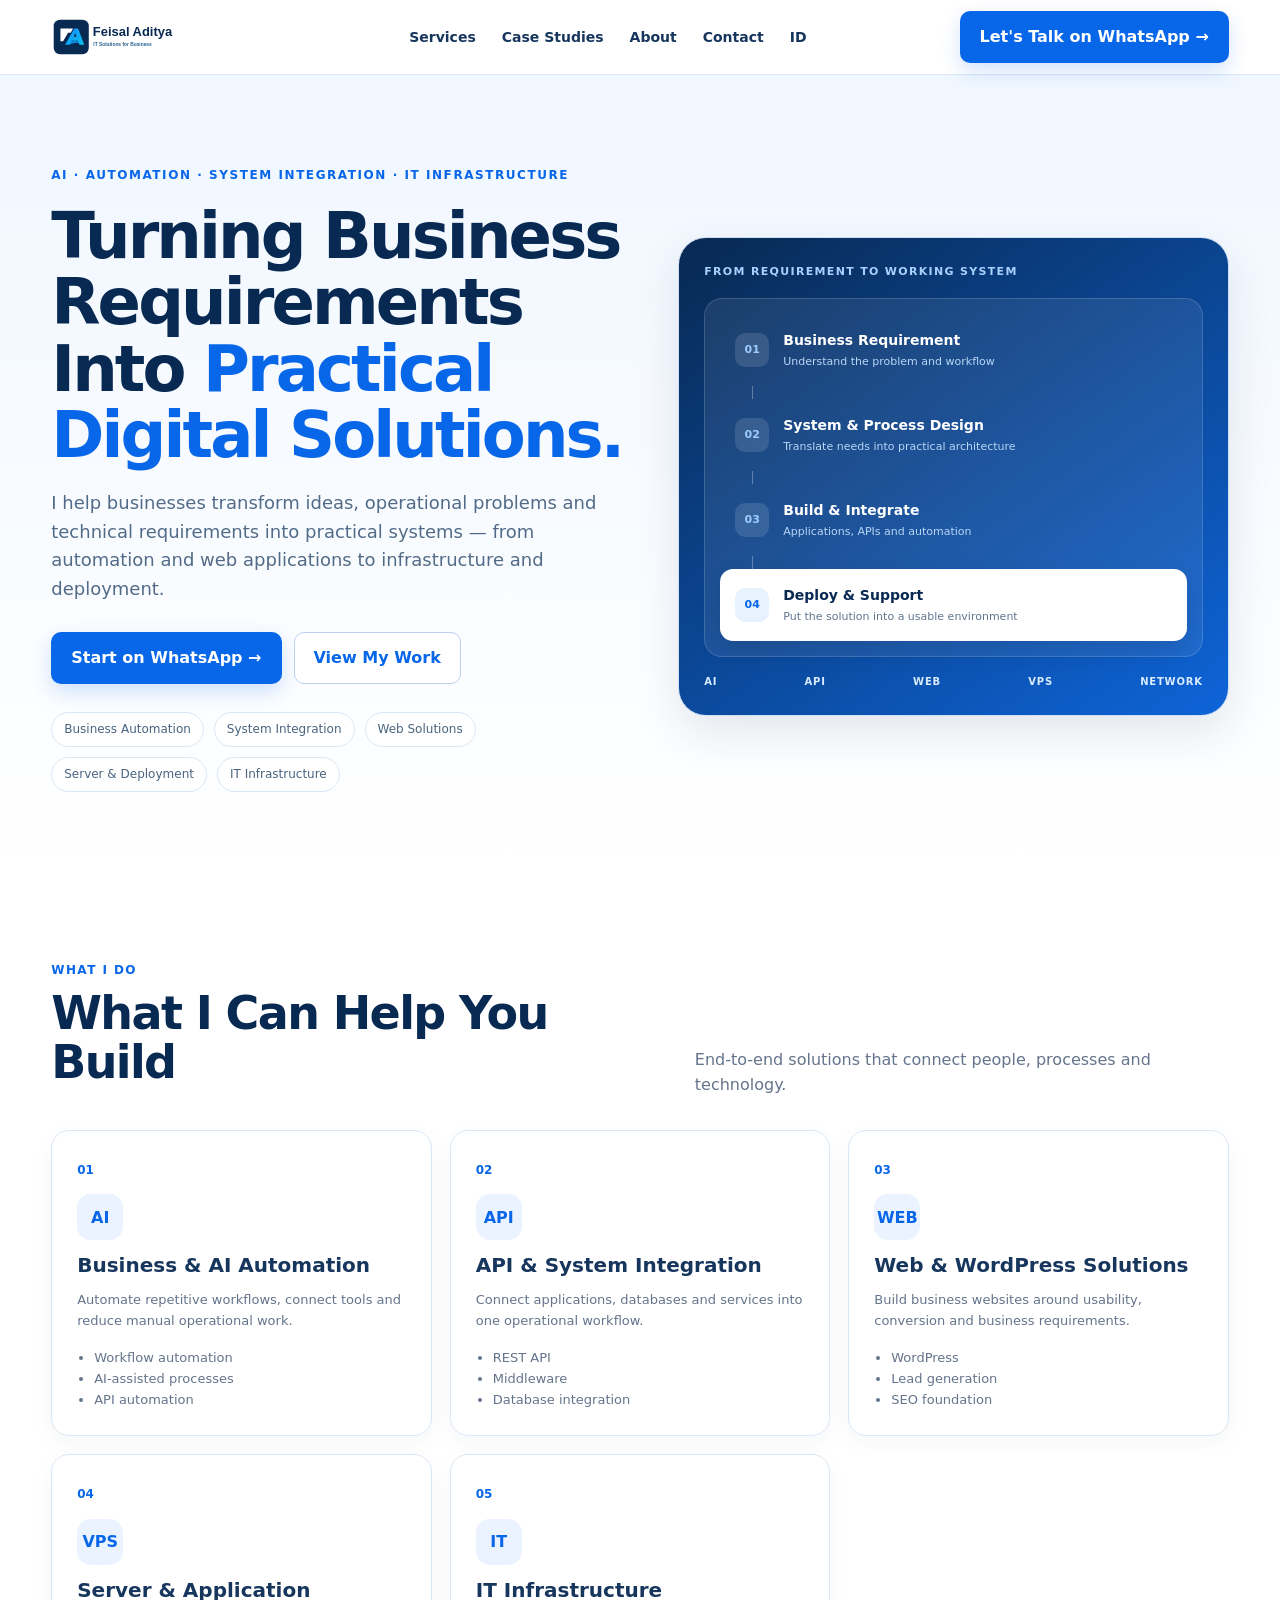
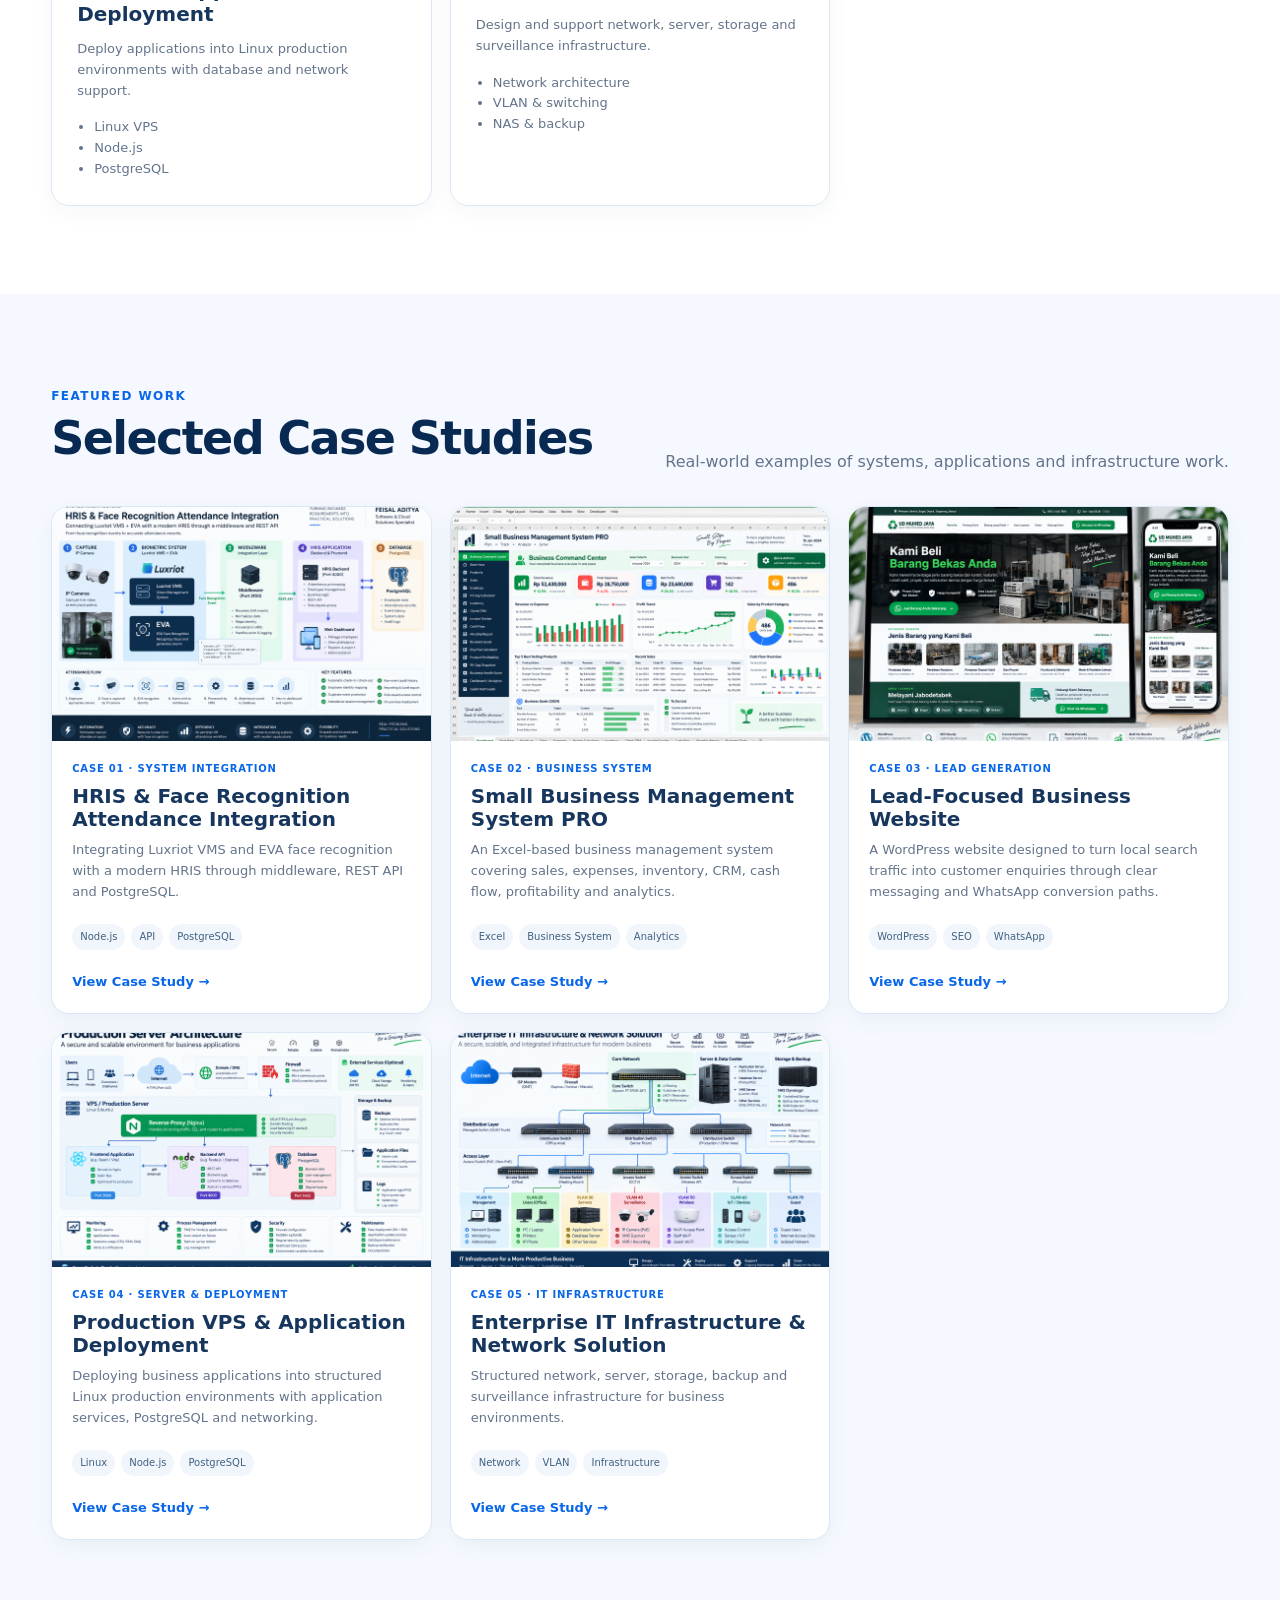
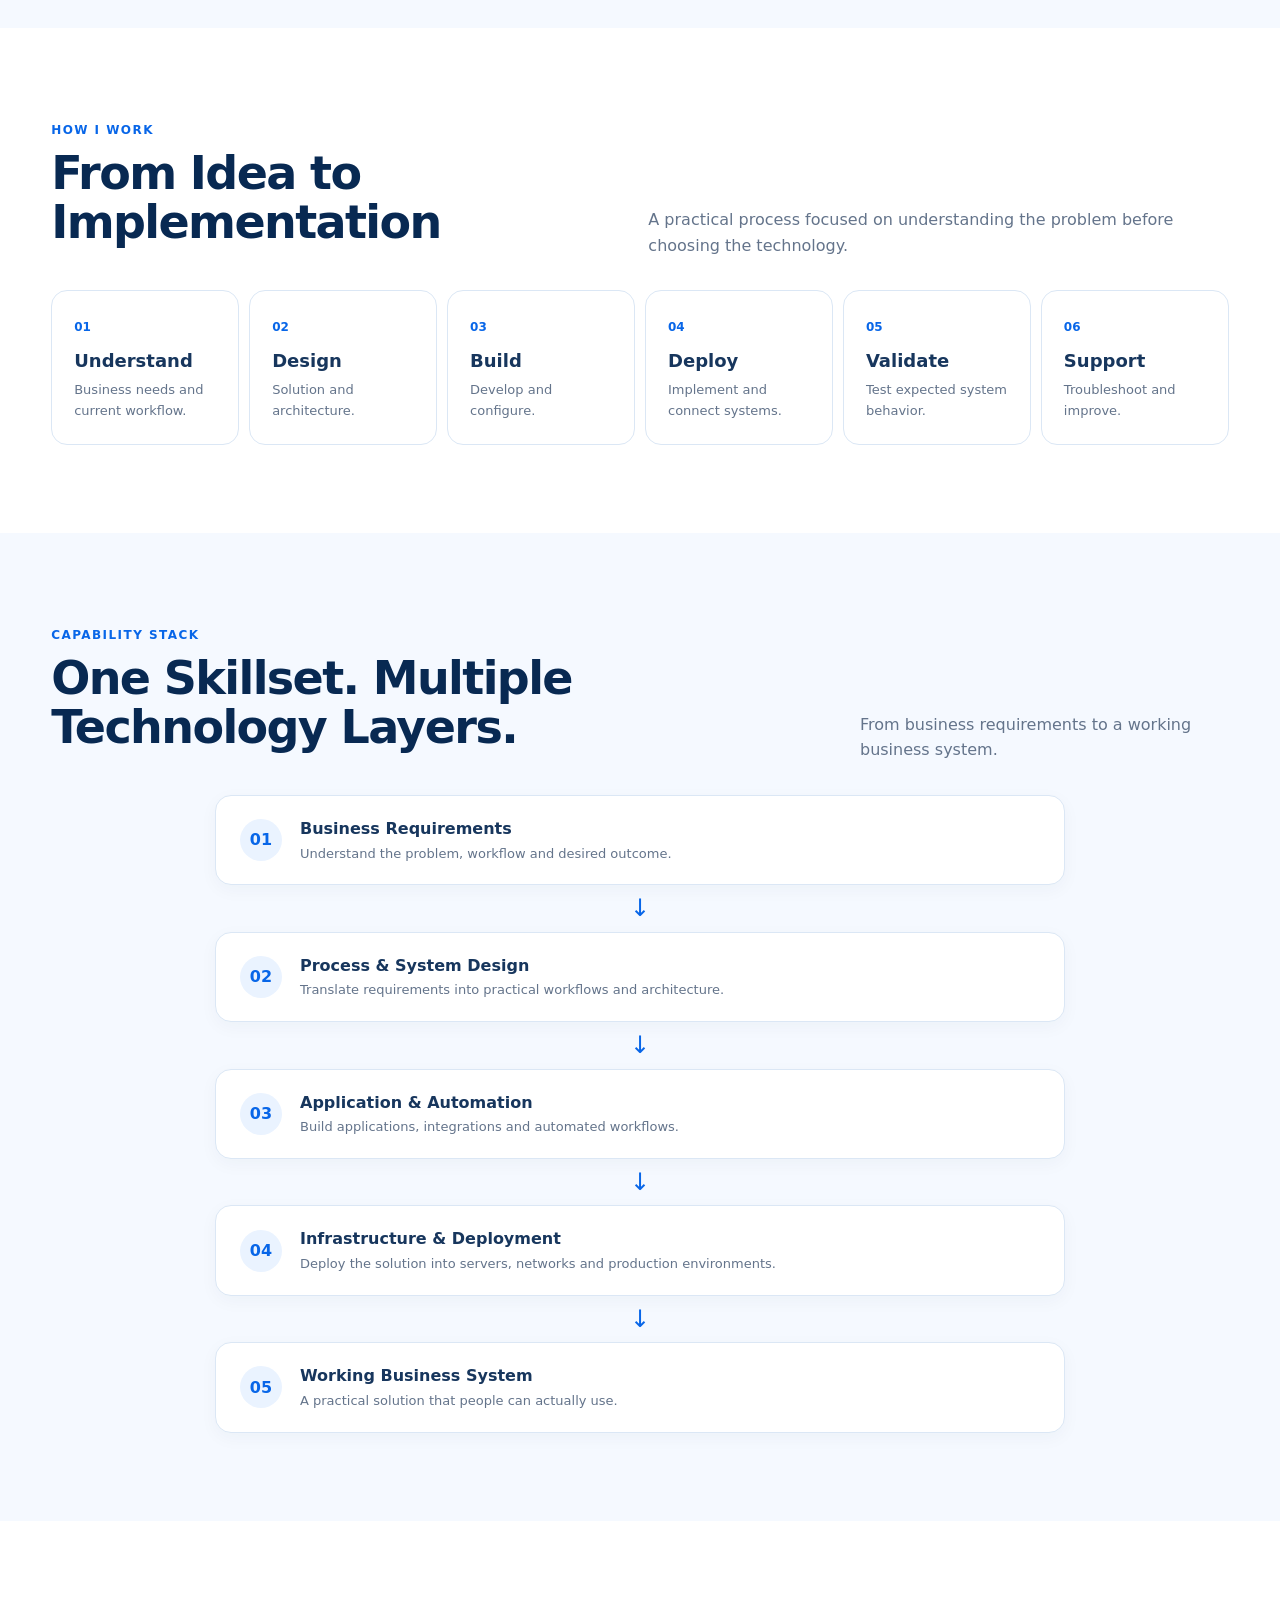
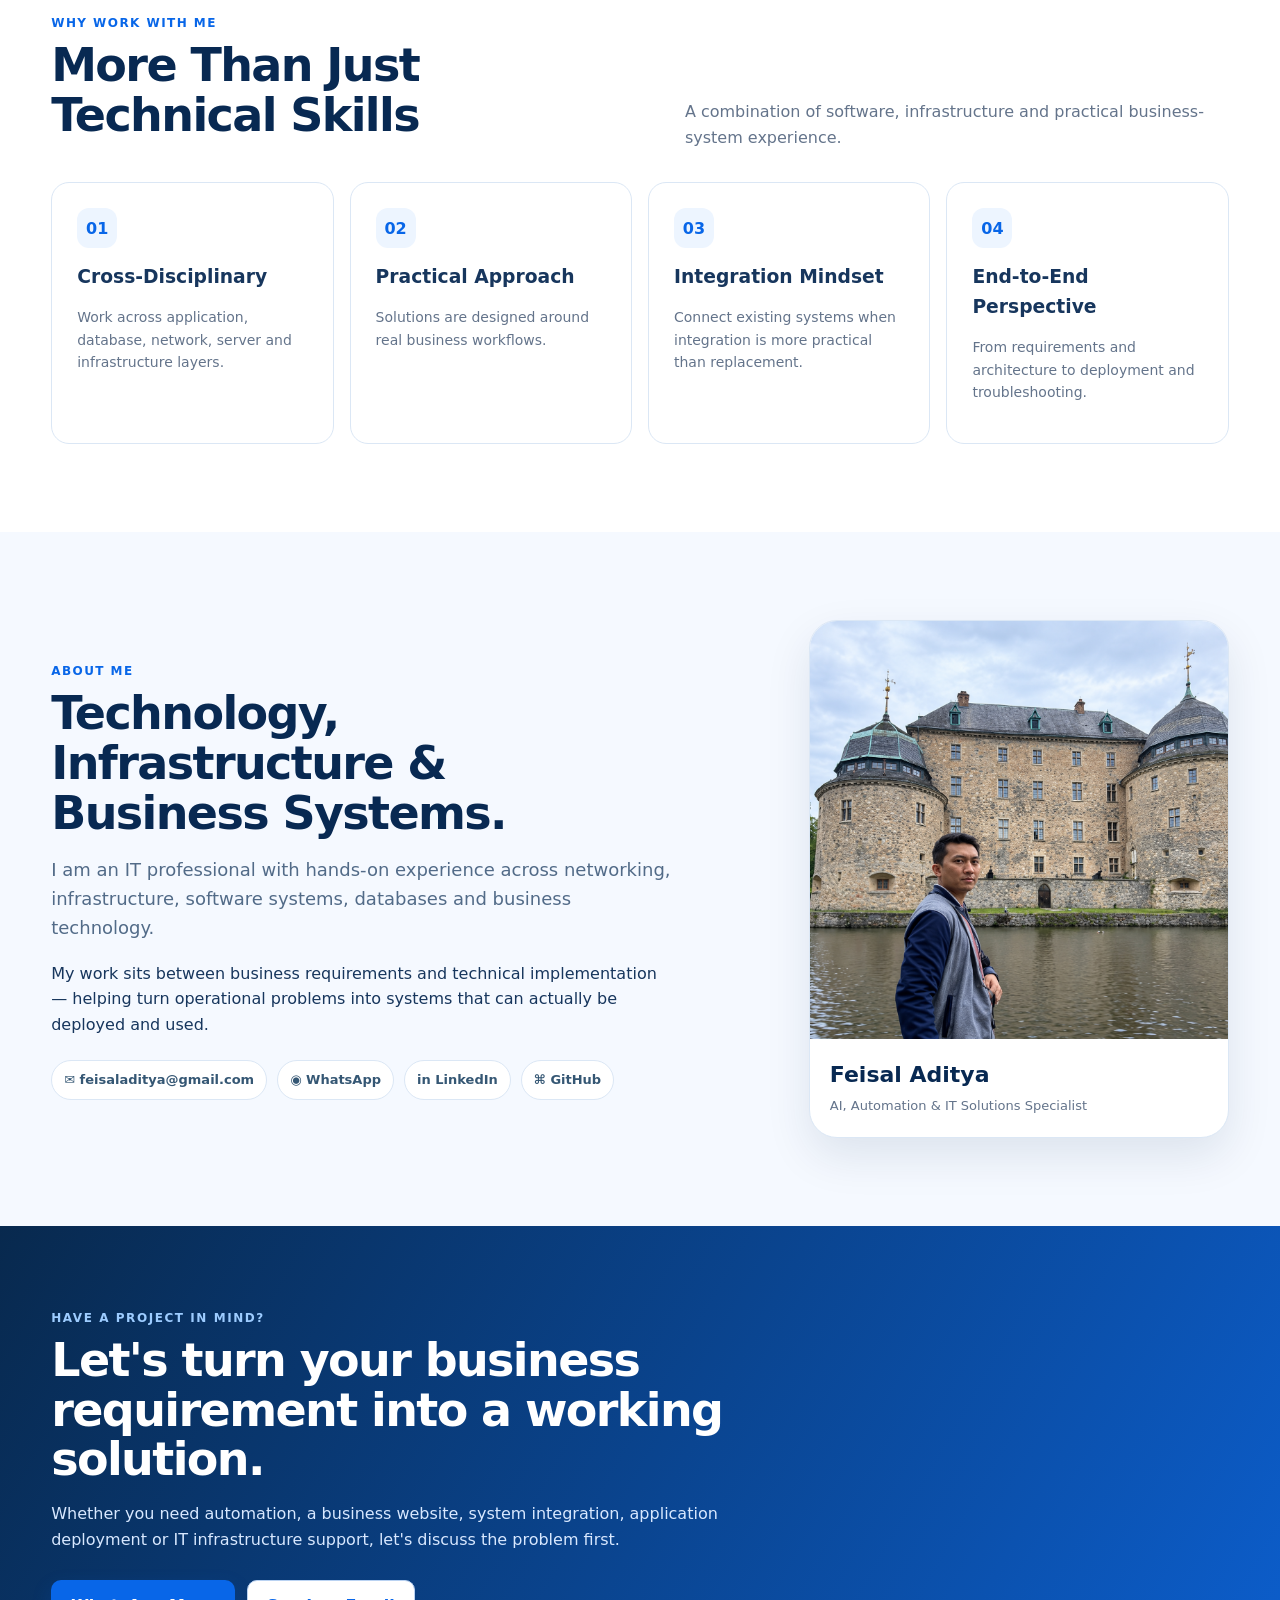
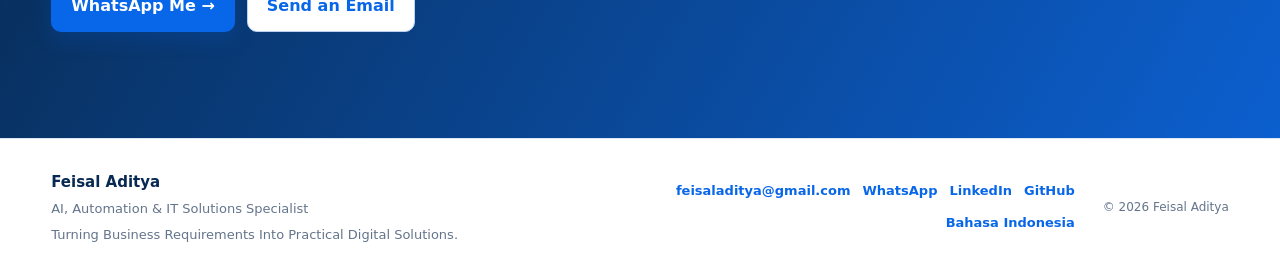
==== commit 46bb2d4f: "Add Indonesian language switch to English homepage" ====
--- a/index.html
+++ b/index.html
@@ -25,14 +25,14 @@
   <div class="container nav-inner">
     <a class="brand" href="./index.html" aria-label="Feisal Aditya home"><img src="./assets/logo/logo-primary.svg" alt="Feisal Aditya — IT Solutions for Business"></a>
     <div class="nav-links" id="desktop-nav">
-      <a href="#services">Services</a><a href="#case-studies">Case Studies</a><a href="#about">About</a><a href="#contact">Contact</a>
+      <a href="#services">Services</a><a href="#case-studies">Case Studies</a><a href="#about">About</a><a href="#contact">Contact</a><a href="./id/index.html" class="lang-switch">ID</a>
     </div>
-    <a class="btn btn-primary nav-cta" href="https://wa.me/6285225042315" target="_blank" rel="noopener">Let's Talk on WhatsApp →</a>
+    <a class="btn btn-primary nav-cta" href="https://wa.me/6285225042315?text=Halo%20Feisal%2C%20saya%20menemukan%20portfolio%20Anda%20di%20website%20feisaladitya.github.io%20dan%20ingin%20berdiskusi%20mengenai%20project." target="_blank" rel="noopener">Let's Talk on WhatsApp →</a>
     <button class="menu-toggle" type="button" aria-label="Open menu" aria-expanded="false" aria-controls="mobile-nav">☰</button>
   </div>
   <div class="mobile-nav" id="mobile-nav">
-    <a href="#services">Services</a><a href="#case-studies">Case Studies</a><a href="#about">About</a><a href="#contact">Contact</a>
-    <a class="btn btn-primary" href="https://wa.me/6285225042315" target="_blank" rel="noopener">Let's Talk on WhatsApp →</a>
+    <a href="#services">Services</a><a href="#case-studies">Case Studies</a><a href="#about">About</a><a href="#contact">Contact</a><a href="./id/index.html">Bahasa Indonesia (ID)</a>
+    <a class="btn btn-primary" href="https://wa.me/6285225042315?text=Halo%20Feisal%2C%20saya%20menemukan%20portfolio%20Anda%20di%20website%20feisaladitya.github.io%20dan%20ingin%20berdiskusi%20mengenai%20project." target="_blank" rel="noopener">Let's Talk on WhatsApp →</a>
   </div>
 </nav>
 
@@ -42,7 +42,7 @@
       <span class="eyebrow">AI · AUTOMATION · SYSTEM INTEGRATION · IT INFRASTRUCTURE</span>
       <h1>Turning Business Requirements Into <em>Practical Digital Solutions.</em></h1>
       <p class="lead">I help businesses transform ideas, operational problems and technical requirements into practical systems — from automation and web applications to infrastructure and deployment.</p>
-      <div class="actions"><a class="btn btn-primary" href="https://wa.me/6285225042315" target="_blank" rel="noopener">Start on WhatsApp →</a><a class="btn btn-secondary" href="#case-studies">View My Work</a></div>
+      <div class="actions"><a class="btn btn-primary" href="https://wa.me/6285225042315?text=Halo%20Feisal%2C%20saya%20menemukan%20portfolio%20Anda%20di%20website%20feisaladitya.github.io%20dan%20ingin%20berdiskusi%20mengenai%20project." target="_blank" rel="noopener">Start on WhatsApp →</a><a class="btn btn-secondary" href="#case-studies">View My Work</a></div>
       <div class="pills"><span class="pill">Business Automation</span><span class="pill">System Integration</span><span class="pill">Web Solutions</span><span class="pill">Server & Deployment</span><span class="pill">IT Infrastructure</span></div>
     </div>
     <div class="hero-visual" aria-label="Solution capability overview">
@@ -93,10 +93,10 @@
 
 <section class="section" id="why-work"><div class="container"><div class="section-head"><div><span class="section-kicker">WHY WORK WITH ME</span><h2>More Than Just Technical Skills</h2></div><p>A combination of software, infrastructure and practical business-system experience.</p></div><div class="why-grid"><article class="why"><div class="why-num">01</div><h3>Cross-Disciplinary</h3><p>Work across application, database, network, server and infrastructure layers.</p></article><article class="why"><div class="why-num">02</div><h3>Practical Approach</h3><p>Solutions are designed around real business workflows.</p></article><article class="why"><div class="why-num">03</div><h3>Integration Mindset</h3><p>Connect existing systems when integration is more practical than replacement.</p></article><article class="why"><div class="why-num">04</div><h3>End-to-End Perspective</h3><p>From requirements and architecture to deployment and troubleshooting.</p></article></div></div></section>
 
-<section class="section alt" id="about"><div class="container about"><div class="about-copy"><span class="section-kicker">ABOUT ME</span><h2>Technology, Infrastructure & Business Systems.</h2><p class="lead">I am an IT professional with hands-on experience across networking, infrastructure, software systems, databases and business technology.</p><p>My work sits between business requirements and technical implementation — helping turn operational problems into systems that can actually be deployed and used.</p><div class="contact-list"><a href="mailto:feisaladitya@gmail.com">✉ feisaladitya@gmail.com</a><a href="https://wa.me/6285225042315" target="_blank" rel="noopener">◉ WhatsApp</a><a href="https://www.linkedin.com/in/feisal-aditya-b5857271/" target="_blank" rel="noopener">in LinkedIn</a><a href="https://github.com/feisaladitya" target="_blank" rel="noopener">⌘ GitHub</a></div></div><div class="profile-card"><img src="./assets/images/profile.jpg" alt="Feisal Aditya profile photo" loading="lazy"><div><strong>Feisal Aditya</strong><span>AI, Automation & IT Solutions Specialist</span></div></div></div></section>
+<section class="section alt" id="about"><div class="container about"><div class="about-copy"><span class="section-kicker">ABOUT ME</span><h2>Technology, Infrastructure & Business Systems.</h2><p class="lead">I am an IT professional with hands-on experience across networking, infrastructure, software systems, databases and business technology.</p><p>My work sits between business requirements and technical implementation — helping turn operational problems into systems that can actually be deployed and used.</p><div class="contact-list"><a href="mailto:feisaladitya@gmail.com">✉ feisaladitya@gmail.com</a><a href="https://wa.me/6285225042315?text=Halo%20Feisal%2C%20saya%20menemukan%20portfolio%20Anda%20di%20website%20feisaladitya.github.io%20dan%20ingin%20berdiskusi%20mengenai%20project." target="_blank" rel="noopener">◉ WhatsApp</a><a href="https://www.linkedin.com/in/feisal-aditya-b5857271/" target="_blank" rel="noopener">in LinkedIn</a><a href="https://github.com/feisaladitya" target="_blank" rel="noopener">⌘ GitHub</a></div></div><div class="profile-card"><img src="./assets/images/profile.jpg" alt="Feisal Aditya profile photo" loading="lazy"><div><strong>Feisal Aditya</strong><span>AI, Automation & IT Solutions Specialist</span></div></div></div></section>
 
-<section class="cta" id="contact"><div class="container"><span class="eyebrow light">HAVE A PROJECT IN MIND?</span><h2>Let's turn your business requirement into a working solution.</h2><p>Whether you need automation, a business website, system integration, application deployment or IT infrastructure support, let's discuss the problem first.</p><div class="actions"><a class="btn btn-primary" href="https://wa.me/6285225042315" target="_blank" rel="noopener">WhatsApp Me →</a><a class="btn btn-secondary" href="mailto:feisaladitya@gmail.com">Send an Email</a></div></div></section>
+<section class="cta" id="contact"><div class="container"><span class="eyebrow light">HAVE A PROJECT IN MIND?</span><h2>Let's turn your business requirement into a working solution.</h2><p>Whether you need automation, a business website, system integration, application deployment or IT infrastructure support, let's discuss the problem first.</p><div class="actions"><a class="btn btn-primary" href="https://wa.me/6285225042315?text=Halo%20Feisal%2C%20saya%20menemukan%20portfolio%20Anda%20di%20website%20feisaladitya.github.io%20dan%20ingin%20berdiskusi%20mengenai%20project." target="_blank" rel="noopener">WhatsApp Me →</a><a class="btn btn-secondary" href="mailto:feisaladitya@gmail.com">Send an Email</a></div></div></section>
 
-<footer class="footer"><div class="container footer-grid"><div><strong>Feisal Aditya</strong><p>AI, Automation & IT Solutions Specialist</p><p>Turning Business Requirements Into Practical Digital Solutions.</p></div><div class="footer-links"><a href="mailto:feisaladitya@gmail.com">feisaladitya@gmail.com</a><a href="https://wa.me/6285225042315" target="_blank" rel="noopener">WhatsApp</a><a href="https://www.linkedin.com/in/feisal-aditya-b5857271/" target="_blank" rel="noopener">LinkedIn</a><a href="https://github.com/feisaladitya" target="_blank" rel="noopener">GitHub</a></div><div class="footer-bottom">© 2026 Feisal Aditya</div></div></footer>
+<footer class="footer"><div class="container footer-grid"><div><strong>Feisal Aditya</strong><p>AI, Automation & IT Solutions Specialist</p><p>Turning Business Requirements Into Practical Digital Solutions.</p></div><div class="footer-links"><a href="mailto:feisaladitya@gmail.com">feisaladitya@gmail.com</a><a href="https://wa.me/6285225042315?text=Halo%20Feisal%2C%20saya%20menemukan%20portfolio%20Anda%20di%20website%20feisaladitya.github.io%20dan%20ingin%20berdiskusi%20mengenai%20project." target="_blank" rel="noopener">WhatsApp</a><a href="https://www.linkedin.com/in/feisal-aditya-b5857271/" target="_blank" rel="noopener">LinkedIn</a><a href="https://github.com/feisaladitya" target="_blank" rel="noopener">GitHub</a><a href="./id/index.html">Bahasa Indonesia</a></div><div class="footer-bottom">© 2026 Feisal Aditya</div></div></footer>
 <script src="./assets/js/main.js"></script>
 </body></html>
